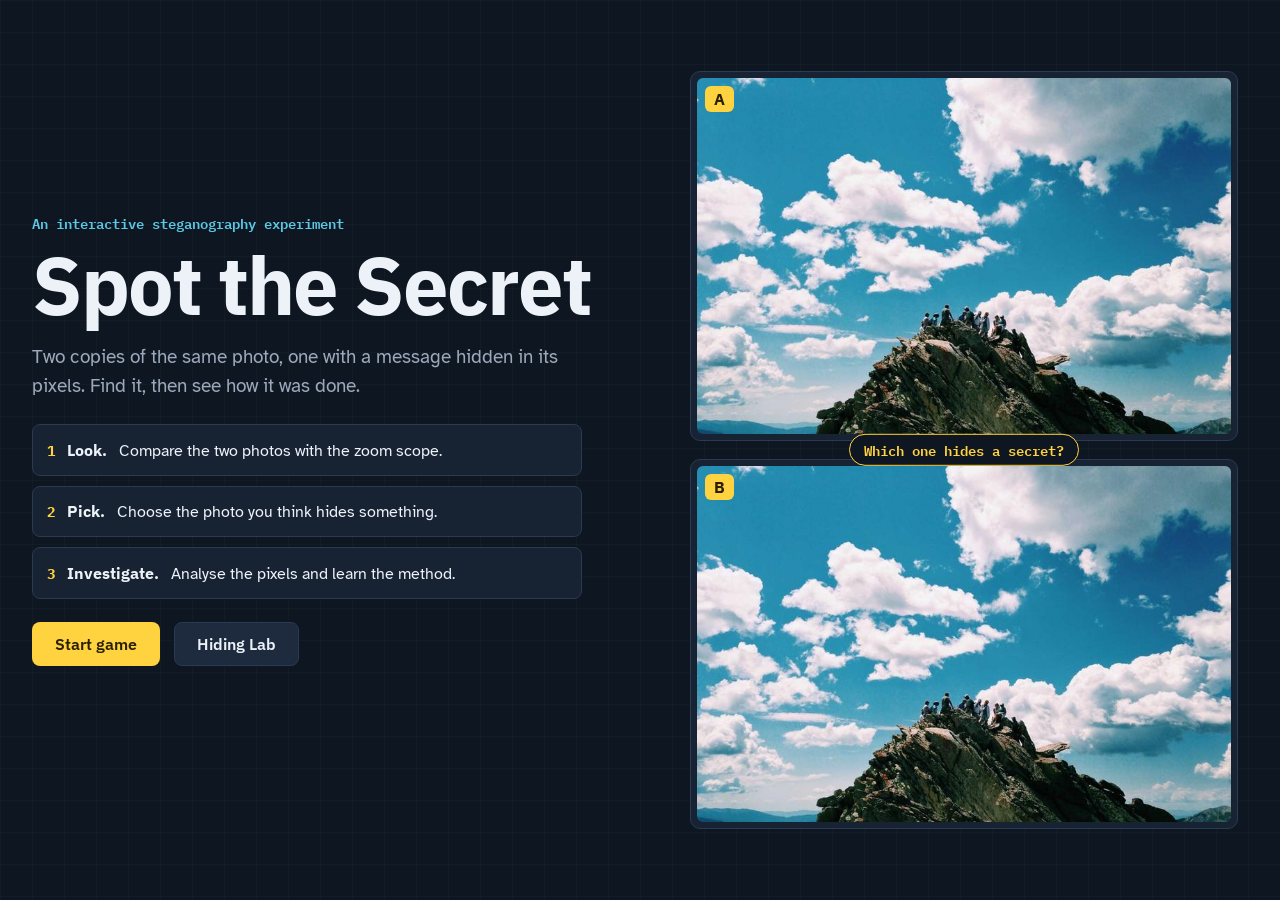
==== index.html @ b083c11a "Add Spot the Secret game" ====
<!doctype html>
<!--
  Spot the Secret: steganography awareness game
  Developed by Thilina Mendis
  Date: October 15, 2026
-->
<html lang="en">
<head>
<meta charset="utf-8">
<meta name="viewport" content="width=device-width, initial-scale=1, viewport-fit=cover">
<meta name="color-scheme" content="dark">
<meta name="author" content="Thilina Mendis">
<title>Spot the Secret</title>
<link rel="icon" href="data:image/svg+xml,<svg xmlns=%22http://www.w3.org/2000/svg%22 viewBox=%220 0 100 100%22><text y=%22.9em%22 font-size=%2290%22>🔍</text></svg>">
<link rel="preconnect" href="https://fonts.googleapis.com">
<link rel="preconnect" href="https://fonts.gstatic.com" crossorigin>
<link href="https://fonts.googleapis.com/css2?family=Atkinson+Hyperlegible:wght@400;700&family=IBM+Plex+Sans:wght@500;600;700&family=IBM+Plex+Mono:wght@500;700&display=swap" rel="stylesheet">
<link rel="stylesheet" href="style.css">
</head>
<body>
<!-- Game HUD: only shown once a game has started -->
<header class="hud" id="hud" hidden>
  <button class="hud-logo" id="homeBtn" type="button" aria-label="Back to the title screen">Spot the Secret</button>
  <ol class="pips" id="pips" aria-label="Level progress"></ol>
  <div class="hud-stats">
    <div class="stat"><span class="stat-k">Score</span><span class="stat-v" id="hudScore">0</span></div>
  </div>
</header>

<main>
  <!-- Title screen -->
  <section id="screenTitle" class="screen">
    <div class="title-wrap">
      <div class="title-text">
        <p class="kicker">An interactive steganography experiment</p>
        <h1 class="logo">Spot the Secret</h1>
        <p class="tagline">Two copies of the same photo, one with a message hidden in its pixels. Find it, then see how it was done.</p>
        <ol class="howto">
          <li><b>Look.</b> Compare the two photos with the zoom scope.</li>
          <li><b>Pick.</b> Choose the photo you think hides something.</li>
          <li><b>Investigate.</b> Analyse the pixels and learn the method.</li>
        </ol>
        <div class="actions">
          <button class="btn btn-go" id="startBtn" type="button">Start game</button>
          <button class="btn btn-ghost" id="labBtn" type="button">Hiding Lab</button>
        </div>
        <p class="status" id="loadStatus" role="status"></p>
      </div>
      <div class="title-art" aria-hidden="true">
        <div class="art-card a"><img src="levels/level_09/cover.jpg" alt=""><span>A</span></div>
        <div class="art-card b"><img src="levels/level_09/stego.jpg" alt=""><span>B</span></div>
        <div class="art-q">Which one hides a secret?</div>
      </div>
    </div>
  </section>

  <!-- Play -->
  <section id="screenPlay" class="screen" hidden>
    <div class="level-bar">
      <div>
        <p class="level-num" id="levelNum"></p>
        <h2 class="level-title" id="levelTitle" tabindex="-1"></h2>
      </div>
      <div class="difficulty" id="difficulty" aria-label="Difficulty"></div>
    </div>
    <p class="prompt" id="prompt">One of these photos hides a secret. Which one?</p>

    <div class="arena" id="arena">
      <figure class="pane" data-side="A">
        <div class="frame">
          <canvas class="photo" width="768" height="512"></canvas>
          <canvas class="loupe" width="320" height="320" aria-hidden="true"></canvas>
          <div class="stamp" aria-hidden="true"></div>
          <span class="corner-tag">A</span>
        </div>
        <button class="pick" data-pick="A" type="button"><span class="pick-key">A</span>Photo A hides the secret</button>
      </figure>
      <figure class="pane" data-side="B">
        <div class="frame">
          <canvas class="photo" width="768" height="512"></canvas>
          <canvas class="loupe" width="320" height="320" aria-hidden="true"></canvas>
          <div class="stamp" aria-hidden="true"></div>
          <span class="corner-tag">B</span>
        </div>
        <button class="pick" data-pick="B" type="button"><span class="pick-key">B</span>Photo B hides the secret</button>
      </figure>
    </div>
    <div class="arena-tools">
      <button class="btn btn-ghost btn-small" id="magnifierBtn" type="button" aria-pressed="true">Scope on</button>
      <span class="hint" id="magHint"></span>
    </div>

    <div id="reveal" hidden>
      <div class="result" id="result" role="status" aria-live="polite">
        <p class="result-head" id="resultHead"></p>
        <p class="result-sub" id="resultSub"></p>
      </div>

      <div class="brief">
        <p class="brief-method" id="method"></p>
        <p class="brief-text" id="explain"></p>
        <p class="brief-simple" id="simple"></p>
        <button class="btn btn-ghost btn-small" id="toLabBtn" type="button">See how it's done, step by step</button>
      </div>

      <div class="tabs" role="tablist" id="tabs"></div>
      <div class="tool" id="tool" role="tabpanel"></div>

      <div class="actions end">
        <button class="btn btn-go" id="nextBtn" type="button">Next level</button>
      </div>
    </div>
  </section>

  <!-- End -->
  <section id="screenEnd" class="screen" hidden>
    <p class="level-num">Game over</p>
    <h2 class="end-title" id="endTitle"></h2>
    <p class="rank" id="endRank"></p>
    <ol class="result-row" id="resultRow"></ol>
    <p class="brief-text" id="endText"></p>
    <p class="brief-text" id="endNote"></p>
    <div class="actions">
      <button class="btn btn-go" id="againBtn" type="button">Play again</button>
      <button class="btn btn-ghost" id="labBtn2" type="button">Hiding Lab</button>
    </div>
  </section>

  <!-- Hiding Lab -->
  <section id="screenLab" class="screen" hidden>
    <div class="lab-head">
      <div>
        <p class="level-num">Hiding Lab</p>
        <h2 class="level-title">How each secret is hidden</h2>
      </div>
      <button class="btn btn-ghost btn-small" id="labBack" type="button">Back</button>
    </div>
    <div class="lab">
      <nav class="lab-nav" id="labNav" aria-label="Hiding methods"></nav>
      <article class="lab-card" id="labCard"></article>
    </div>
  </section>

  <!--
    "Hide your own message" is switched off for now (developer decision).
    The embedding helpers remain in stego.js; restore this section and the
    hider code at the end of game.js to bring it back.

  <section id="screenHider" class="screen" hidden>
    ...
  </section>
  -->
</main>


<script src="stego.js"></script>
<script src="lab.js"></script>
<script src="game.js"></script>
</body>
</html>
---- style.css ----
/*
 * Spot the Secret: steganography awareness game
 * Developed by Thilina Mendis
 * Date: October 15, 2026
 *
 * Look: a dark analysis-lab interface with light game elements. Slate
 * panels, gold for anything to do with the secret, cyan for information.
 */
:root {
  color-scheme: dark;
  --bg: #0E1621;
  --bg2: #131D2B;
  --panel: #172233;
  --panel2: #1E2B3F;
  --line: #2A3A52;
  --ink: #EDF2F8;
  --mute: #9BA9BB;
  --gold: #FFD23F;
  --gold-dk: #C99A00;
  --gold-ink: #2A1F00;
  --cyan: #5CC8E6;
  --good: #4ADE80;
  --good-dk: #1F9E51;
  --bad: #FF5C7A;
  --bad-dk: #C22A49;
  --display: "IBM Plex Sans", "Segoe UI", system-ui, sans-serif;
  --body: "Atkinson Hyperlegible", "Segoe UI", system-ui, sans-serif;
  --mono: "IBM Plex Mono", ui-monospace, Menlo, Consolas, monospace;
  box-sizing: border-box;
  padding-top: env(safe-area-inset-top, 0px);
  padding-bottom: env(safe-area-inset-bottom, 0px);
}
*, *::before, *::after { box-sizing: inherit; }
html { scroll-padding-top: calc(env(safe-area-inset-top, 0px) + 80px); }
body {
  margin: 0; color: var(--ink); background-color: var(--bg);
  background-image:
    linear-gradient(rgba(255,255,255,0.018) 1px, transparent 1px),
    linear-gradient(90deg, rgba(255,255,255,0.018) 1px, transparent 1px);
  background-size: 32px 32px, 32px 32px;
  background-attachment: fixed;
  font: 400 1.0625rem/1.55 var(--body);
  -webkit-font-smoothing: antialiased;
  min-height: 100vh;
}
main { max-width: 1480px; margin: 0 auto; padding: 0 clamp(12px, 2.5vw, 32px); }
.screen:not(#screenTitle) { padding-bottom: 72px; }
[hidden] { display: none !important; }
:focus-visible { outline: 3px solid var(--cyan); outline-offset: 3px; border-radius: 6px; }

/* ---------------------------------------------------------------- HUD */
.hud {
  position: sticky; top: env(safe-area-inset-top, 0px); z-index: 30;
  display: grid; grid-template-columns: auto 1fr auto; align-items: center; gap: 16px;
  padding: 10px clamp(12px, 2.5vw, 32px);
  background: rgba(14, 22, 33, 0.94); backdrop-filter: blur(8px);
  border-bottom: 1px solid var(--line);
}
body::before {
  content: ""; position: fixed; inset: 0 0 auto; height: env(safe-area-inset-top, 0px); z-index: 31;
  background: rgba(14, 22, 33, 0.94); backdrop-filter: blur(8px);
}
.hud-logo {
  font: 700 1.05rem/1 var(--display); color: var(--ink); background: none; border: 0;
  cursor: pointer; padding: 6px 0; white-space: nowrap;
}
.pips { display: flex; justify-content: center; gap: 6px; list-style: none; margin: 0; padding: 0; }
.pips li {
  width: 30px; height: 30px; display: grid; place-items: center; border-radius: 6px;
  font: 700 0.8rem/1 var(--mono); color: var(--mute);
  background: var(--panel); border: 1px solid var(--line);
}
.pips li.current { border-color: var(--gold); color: var(--gold); }
.pips li.hit { background: var(--good); border-color: var(--good); color: #062812; }
.pips li.miss { background: var(--bad); border-color: var(--bad); color: #2B0610; }
.hud-stats { display: flex; gap: 10px; }
.stat {
  display: flex; flex-direction: column; align-items: flex-end; min-width: 92px;
  padding: 5px 12px; background: var(--panel); border: 1px solid var(--line); border-radius: 8px;
}
.stat-k { font: 600 0.72rem/1.1 var(--display); color: var(--mute); }
.stat-v { font: 700 1.2rem/1.1 var(--mono); color: var(--gold); }
@media (max-width: 760px) {
  .hud { grid-template-columns: 1fr auto; }
  .pips { grid-column: 1 / -1; order: 3; flex-wrap: wrap; }
  .pips li { width: 24px; height: 24px; font-size: 0.68rem; }
  .stat { min-width: 64px; padding: 4px 9px; }
}

/* ---------------------------------------------------------------- buttons */
.actions { display: flex; flex-wrap: wrap; gap: 14px; align-items: center; margin: 18px 0; }
.actions.end { justify-content: flex-end; margin-top: 32px; }
.btn {
  display: inline-flex; align-items: center; justify-content: center; gap: 10px;
  font: 600 1rem/1 var(--display); text-decoration: none; cursor: pointer;
  padding: 13px 22px; border-radius: 8px; border: 1px solid transparent;
}
.btn-go { background: var(--gold); color: var(--gold-ink); }
.btn-go:hover { background: #FFDD66; }
.btn-ghost { background: var(--panel2); color: var(--ink); border-color: var(--line); }
.btn-ghost:hover { background: #26354C; }
.btn-small { padding: 9px 14px; font-size: 0.93rem; }
.btn:disabled { opacity: 0.4; cursor: default; }
.status { color: var(--mute); max-width: 64ch; }

/* ---------------------------------------------------------------- title */
/* The title screen is exactly one display tall; sizes scale with height. */
#screenTitle { height: calc(100svh - env(safe-area-inset-top, 0px) - env(safe-area-inset-bottom, 0px)); overflow: hidden; }
.title-wrap {
  height: 100%; display: grid; align-items: center; gap: clamp(24px, 4vw, 64px);
  grid-template-columns: minmax(0, 1.05fr) minmax(0, 1fr); padding: clamp(16px, 4vh, 48px) 0;
}
.kicker { font: 600 clamp(0.8rem, 1.6vh, 0.95rem)/1 var(--mono); color: var(--cyan); margin: 0 0 clamp(8px, 1.6vh, 16px); }
.logo {
  font: 700 clamp(2.4rem, min(6.5vw, 9vh), 5.2rem)/0.98 var(--display); margin: 0 0 clamp(10px, 2vh, 20px);
  color: var(--ink); letter-spacing: -0.025em;
}
.tagline { font-size: clamp(1rem, 2.1vh, 1.2rem); max-width: 46ch; margin: 0 0 clamp(14px, 2.6vh, 26px); color: var(--mute); }
.howto { list-style: none; counter-reset: s; padding: 0; margin: 0; display: grid; gap: clamp(6px, 1.1vh, 10px); max-width: 50ch; }
.howto li {
  counter-increment: s; display: flex; gap: 12px; align-items: baseline;
  padding: clamp(8px, 1.3vh, 12px) 14px; background: var(--panel); border: 1px solid var(--line); border-radius: 8px;
  font-size: clamp(0.92rem, 1.9vh, 1.02rem);
}
.howto li::before { content: counter(s); font: 700 0.9rem/1 var(--mono); color: var(--gold); flex: none; }
.howto b { color: var(--ink); font-family: var(--display); }
.title-text .actions { margin-top: clamp(14px, 2.6vh, 26px); }
.title-art {
  position: relative; display: grid; gap: clamp(10px, 2vh, 18px); justify-items: center;
  height: 100%; align-content: center; min-height: 0;
}
.art-card {
  position: relative; border-radius: 10px; overflow: hidden; border: 1px solid var(--line);
  background: var(--panel); padding: 6px;
  width: min(100%, calc((100svh - 170px) / 2 * 1.5));
}
.art-card img { display: block; width: 100%; border-radius: 6px; }
.art-card span {
  position: absolute; left: 14px; top: 14px; font: 700 1rem/1 var(--display); color: var(--gold-ink);
  background: var(--gold); border-radius: 6px; padding: 5px 9px;
}
.art-q {
  position: absolute; left: 50%; top: 50%; transform: translate(-50%, -50%);
  font: 600 0.9rem/1 var(--mono); color: var(--gold); background: var(--bg); border: 1px solid var(--gold);
  border-radius: 999px; padding: 8px 14px; white-space: nowrap;
}
@media (max-width: 900px) {
  #screenTitle { height: auto; min-height: 100svh; overflow: visible; }
  .title-wrap { grid-template-columns: 1fr; }
  .title-art { display: none; }
}

/* ---------------------------------------------------------------- level */
.level-bar { display: flex; justify-content: space-between; align-items: flex-end; gap: 16px; padding: 24px 0 6px; flex-wrap: wrap; }
.level-num { font: 700 0.95rem/1 var(--mono); color: var(--cyan); margin: 0 0 8px; }
.level-title { font: 700 clamp(1.6rem, 3vw, 2.2rem)/1.1 var(--display); letter-spacing: -0.015em; margin: 0; color: var(--ink); outline: none; }
.prompt { margin: 6px 0 14px; font-size: 1.12rem; color: var(--mute); min-height: 1.2em; }
.difficulty { display: flex; gap: 5px; align-items: flex-end; }
.difficulty::before { content: "Difficulty"; font: 600 0.8rem/1 var(--mono); color: var(--mute); margin-right: 8px; align-self: center; }
.difficulty span { width: 10px; height: 22px; border-radius: 2px; background: var(--panel2); border: 1px solid var(--line); }
.difficulty span:nth-child(1) { height: 12px; } .difficulty span:nth-child(2) { height: 15px; }
.difficulty span:nth-child(3) { height: 18px; } .difficulty span:nth-child(4) { height: 21px; }
.difficulty span:nth-child(5) { height: 24px; }
.difficulty span.on { background: var(--cyan); border-color: var(--cyan); }

/* ---------------------------------------------------------------- arena */
.arena { display: grid; grid-template-columns: 1fr 1fr; gap: clamp(10px, 1.6vw, 22px); }
@media (max-width: 760px) { .arena { grid-template-columns: 1fr; } }
.pane { margin: 0; display: flex; flex-direction: column; gap: 12px; }
.frame {
  position: relative; border-radius: 10px; padding: 6px;
  background: var(--panel); border: 1px solid var(--line);
  transition: border-color 0.15s, box-shadow 0.15s;
}
.pane:has(.pick:hover) .frame, .pane:has(.pick:focus-visible) .frame {
  border-color: var(--gold);
}
.photo { display: block; width: 100%; height: auto; border-radius: 7px; background: #000; }
.arena.magnify .pane .photo { cursor: crosshair; touch-action: none; }
.corner-tag {
  position: absolute; left: 16px; top: 16px; font: 700 1.1rem/1 var(--display); color: var(--gold-ink);
  background: var(--gold); border-radius: 6px; padding: 5px 10px; pointer-events: none;
}
.loupe {
  position: absolute; left: 0; top: 0; width: 180px; height: 180px; pointer-events: none; z-index: 3;
  border-radius: 50%; border: 4px solid var(--gold); box-shadow: 0 8px 28px rgba(0,0,0,0.6);
  image-rendering: pixelated; opacity: 0; transition: opacity 0.1s;
}
.loupe.on { opacity: 1; }
.pick {
  position: relative; width: 100%; cursor: pointer;
  display: flex; align-items: center; justify-content: center; gap: 14px;
  font: 600 clamp(1.05rem, 1.7vw, 1.25rem)/1 var(--display); color: var(--gold-ink);
  padding: 16px 20px; border: 0; border-radius: 10px; background: var(--gold);
  transition: box-shadow 0.15s, background 0.15s;
}
.pick:hover:not(:disabled) { background: #FFDD66; box-shadow: 0 0 0 4px rgba(255, 210, 63, 0.25); }
.pick:disabled { opacity: 0.45; cursor: default; }
.pick-key {
  font: 700 1rem/1 var(--mono); padding: 5px 9px; border-radius: 6px;
  background: var(--gold-ink); color: var(--gold);
}
.arena-tools { display: flex; align-items: center; gap: 14px; flex-wrap: wrap; padding: 18px 0 0; }
.hint { color: var(--mute); font-size: 0.95rem; }

.stamp {
  position: absolute; right: 18px; top: 18px; z-index: 2; pointer-events: none;
  font: 600 1rem/1 var(--display); padding: 8px 12px; border-radius: 6px; border: 1px solid;
  opacity: 0;
}
.stamp:empty { display: none; }
.pane.is-secret .stamp { opacity: 1; color: var(--gold); border-color: var(--gold); background: rgba(14,22,33,0.88); }
.pane.is-original .stamp { opacity: 1; color: var(--mute); border-color: var(--mute); background: rgba(14,22,33,0.88); }
.pane.is-secret .frame { border-color: var(--gold); }
.pane.is-original .frame { opacity: 0.85; }

/* ---------------------------------------------------------------- reveal */
#reveal { padding-top: 26px; }
.result { padding: 16px 20px; border-radius: 10px; border: 1px solid; border-left-width: 5px; margin-bottom: 16px; }
.result.ok { background: rgba(74, 222, 128, 0.07); border-color: var(--good); }
.result.no { background: rgba(255, 92, 122, 0.07); border-color: var(--bad); }
.result-head { font: 700 clamp(1.3rem, 2.4vw, 1.7rem)/1.15 var(--display); margin: 0 0 6px; }
.result.ok .result-head { color: var(--good); }
.result.no .result-head { color: var(--bad); }
.result-sub { margin: 0; }
@media (prefers-reduced-motion: no-preference) {
  .result { animation: fade 0.25s ease-out; }
  @keyframes fade { from { opacity: 0; transform: translateY(6px); } }
}
.brief {
  background: var(--panel); border: 1px solid var(--line); border-radius: 10px;
  padding: 18px 22px; margin-bottom: 22px;
}
.brief-method { font: 700 1.1rem/1.3 var(--display); color: var(--cyan); margin: 0 0 8px; }
.brief-text { max-width: 74ch; margin: 0 0 10px; font-size: 1.08rem; }
.brief-simple {
  max-width: 74ch; margin: 0 0 16px; font-size: 1.08rem; padding: 10px 14px;
  border-left: 4px solid var(--gold); background: rgba(255,210,63,0.08); border-radius: 0 8px 8px 0;
}
.tabs { display: flex; flex-wrap: wrap; gap: 6px; }
.tab {
  font: 600 0.98rem/1 var(--display); color: var(--mute); cursor: pointer;
  background: var(--panel); border: 1px solid var(--line); border-bottom: 0;
  border-radius: 8px 8px 0 0; padding: 12px 16px;
}
.tab:hover { color: var(--ink); }
.tab[aria-selected="true"] { color: var(--gold-ink); background: var(--gold); border-color: var(--gold); }
.tool {
  background: var(--panel); border: 1px solid var(--line); border-radius: 0 10px 10px 10px;
  padding: clamp(14px, 2.4vw, 26px);
}
.tool-split { display: grid; grid-template-columns: minmax(0, 1.2fr) minmax(320px, 1fr); gap: clamp(16px, 2.4vw, 32px); align-items: start; }
@media (max-width: 1000px) { .tool-split { grid-template-columns: 1fr; } }
.tool-view { position: sticky; top: 76px; min-width: 0; }
.tool-view .photo.flat { width: auto; max-width: 100%; max-height: min(58vh, 520px); height: auto; margin: 0; }
.tool-side { min-width: 0; }
.tool-side > .controls:first-child { margin-top: 0; }
.plane-pair { display: grid; grid-template-columns: 1fr 1fr; gap: 12px; }
.plane-pair .photo.flat { width: 100%; max-height: none; }
.photo.clickable { cursor: pointer; }
.controls { display: flex; align-items: center; gap: 14px; flex-wrap: wrap; margin: 8px 0; }
.controls label { font: 700 1rem/1 var(--display); min-width: 6em; }
.controls input[type=range] { flex: 1 1 220px; max-width: 460px; accent-color: var(--gold); }
.readout-inline { font: 700 1.05rem/1 var(--mono); color: var(--gold); min-width: 4ch; }
.tool-note { max-width: 74ch; margin: 8px 0; }
.tool-stat { color: var(--mute); font-size: 0.95rem; margin: 8px 0 0; max-width: 74ch; }
.seg { display: inline-flex; border: 1px solid var(--line); border-radius: 10px; overflow: hidden; background: var(--bg2); }
.seg button { font: 700 0.95rem/1 var(--display); padding: 10px 16px; border: 0; background: none; color: var(--mute); cursor: pointer; }
.seg button[aria-checked="true"] { background: var(--cyan); color: #04212B; }

.grid-pair { display: grid; grid-template-columns: 1fr 1fr; gap: 20px; margin-top: 8px; }
@media (max-width: 680px) { .grid-pair { grid-template-columns: 1fr; } }
.grid-label { font: 700 1rem/1.2 var(--display); margin: 0 0 8px; }
.inspect { display: grid; grid-template-columns: 1fr 1fr; gap: 16px; margin: 10px 0; }
.inspect-col { display: flex; flex-direction: column; gap: 10px; align-items: flex-start; }
.inset {
  width: 100%; max-width: 168px; height: auto; aspect-ratio: 1; border-radius: 8px; border: 3px solid var(--line);
  image-rendering: pixelated; background: #000;
}
.grid { display: grid; grid-template-columns: repeat(7, 1fr); gap: 2px; width: 100%; max-width: 260px; font: 500 0.78rem/1 var(--mono); }
.cell {
  display: grid; place-items: center; aspect-ratio: 1; border-radius: 5px;
  background: var(--bg2); color: var(--ink); border: 1px solid var(--line);
}
.cell.changed { background: var(--gold); color: var(--gold-ink); font-weight: 700; border-color: var(--gold); }
.cell.was { box-shadow: inset 0 0 0 2px var(--gold); }
.grid.dct { grid-template-columns: repeat(8, 1fr); max-width: 340px; font-size: 0.8rem; margin-bottom: 6px; }
.grid.dct .cell.dc { box-shadow: inset 0 0 0 2px var(--cyan); }

.readout {
  font: 500 1rem/1.5 var(--mono); white-space: pre-wrap; word-break: break-word;
  background: #0C0A1E; color: var(--good); padding: 16px 18px; border-radius: 10px;
  border: 1px solid var(--line); min-height: 3.2em; max-width: 76ch; margin: 12px 0;
}
.readout:empty { display: none; }
.key-input {
  font: 700 1rem/1 var(--mono); padding: 12px; width: 10em; color: var(--ink);
  background: var(--bg2); border: 1px solid var(--line); border-radius: 8px;
}
.legend { display: flex; flex-wrap: wrap; align-items: center; gap: 8px 14px; font-size: 0.95rem; color: var(--mute); }
.sw { width: 18px; height: 18px; border-radius: 4px; display: inline-block; }
.sw.blue { background: #3B4CC0; }
.sw.red { background: #B40426; }

/* ---------------------------------------------------------------- end */
.end-title { font: 700 clamp(2.4rem, 5.5vw, 4rem)/1 var(--display); color: var(--gold); margin: 6px 0 10px; letter-spacing: -0.02em; }
.rank { font-size: 1.2rem; margin: 0 0 24px; }
.result-row { list-style: none; padding: 0; margin: 0 0 26px; display: grid; grid-template-columns: repeat(5, 1fr); gap: 10px; }
@media (max-width: 860px) { .result-row { grid-template-columns: repeat(2, 1fr); } }
.result-row li {
  padding: 12px 14px; border-radius: 10px; display: grid; grid-template-columns: auto 1fr; gap: 2px 10px;
  border: 1px solid; background: var(--panel);
}
.result-row li.hit { border-color: var(--good); }
.result-row li.miss { border-color: var(--bad); }
.rn { font: 700 1rem/1.3 var(--mono); color: var(--mute); grid-row: span 2; }
.rt { font: 700 1rem/1.25 var(--display); }
.rs { font-size: 0.9rem; }
.hit .rs { color: var(--good); } .miss .rs { color: var(--bad); }

/* ---------------------------------------------------------------- lab */
.lab-head { display: flex; justify-content: space-between; align-items: flex-end; gap: 16px; padding: 28px 0 18px; flex-wrap: wrap; }
.lab { display: grid; grid-template-columns: 300px minmax(0, 1fr); gap: 22px; align-items: start; }
@media (max-width: 900px) { .lab { grid-template-columns: 1fr; } }
.lab-nav { display: grid; gap: 8px; }
@media (max-width: 900px) { .lab-nav { grid-template-columns: repeat(2, 1fr); } }
.lab-item {
  display: flex; gap: 12px; align-items: center; text-align: left; cursor: pointer;
  padding: 10px 12px; border-radius: 10px; color: var(--ink);
  background: var(--panel); border: 1px solid var(--line); font: inherit;
}
.lab-item:hover { border-color: var(--mute); }
.lab-item[aria-current="true"] { border-color: var(--gold); background: var(--panel2); }
.lab-n {
  flex: none; width: 32px; height: 32px; display: grid; place-items: center; border-radius: 7px;
  font: 700 0.9rem/1 var(--mono); background: var(--bg2); color: var(--gold);
}
.lab-item[aria-current="true"] .lab-n { background: var(--gold); color: var(--gold-ink); }
.lab-t { display: flex; flex-direction: column; line-height: 1.25; }
.lab-t b { font-family: var(--display); }
.lab-t span { font-size: 0.85rem; color: var(--mute); }
.lab-card { background: var(--panel); border: 1px solid var(--line); border-radius: 14px; padding: clamp(18px, 3vw, 32px); }
.lab-kicker { font: 700 0.95rem/1 var(--mono); color: var(--cyan); margin: 0 0 14px; }
.lab-dots { display: flex; gap: 6px; margin-bottom: 18px; }
.lab-dots span { width: 34px; height: 8px; border-radius: 4px; background: var(--line); }
.lab-dots span.done { background: var(--good); }
.lab-dots span.on { background: var(--gold); }
.lab-step-title { font: 700 clamp(1.4rem, 2.8vw, 2rem)/1.15 var(--display); margin: 0 0 10px; }
.lab-step-text { font-size: 1.12rem; max-width: 66ch; margin: 0 0 20px; }
.lab-visual { background: var(--bg2); border: 1px solid var(--line); border-radius: 12px; padding: clamp(14px, 2.5vw, 26px); min-height: 160px; display: grid; place-items: center; }
.lab-actions { justify-content: space-between; margin-top: 20px; }
.vis-cap { color: var(--mute); margin: 10px 0 0; text-align: center; }
.vis-bits { display: grid; gap: 10px; justify-items: center; }
.bits-line { display: flex; gap: 14px; align-items: center; flex-wrap: wrap; justify-content: center; }
.bitrow { display: flex; gap: 4px; }
.bit {
  width: 46px; display: flex; flex-direction: column; align-items: center; gap: 4px; padding: 8px 0;
  border-radius: 7px; background: var(--panel); border: 1px solid var(--line);
}
.bit-v { font: 700 1.3rem/1 var(--mono); }
.bit-w { font: 500 0.7rem/1 var(--mono); color: var(--mute); }
.bit.lsb { border-color: var(--gold); background: rgba(255,210,63,0.14); }
.bit.lsb .bit-v { color: var(--gold); }
@media (max-width: 560px) { .bit { width: 34px; } .bit-v { font-size: 1rem; } }
.swatch {
  width: 70px; height: 70px; border-radius: 10px; border: 1px solid var(--line);
  display: grid; place-items: end center; padding-bottom: 4px;
}
.swatch span { font: 700 0.85rem/1 var(--mono); background: rgba(0,0,0,0.65); color: #fff; padding: 3px 6px; border-radius: 5px; }
.vis-change { display: flex; gap: 18px; align-items: center; flex-wrap: wrap; justify-content: center; }
.vis-change .vis-cap { flex-basis: 100%; }
.arrow { font: 700 2rem/1 var(--display); color: var(--gold); }
.vis-msg { display: grid; gap: 8px; }
.msg-row { display: grid; grid-template-columns: 50px 50px auto; gap: 12px; align-items: center; font: 500 1.05rem/1 var(--mono); }
.msg-ch { font: 700 1.3rem/1 var(--display); color: var(--gold); text-align: center; }
.msg-code { color: var(--cyan); text-align: right; }
.msg-bits { letter-spacing: 0.08em; }
.msg-row.header .msg-ch { font-size: 0.9rem; color: var(--mute); }
.msg-row.header .msg-bits { color: var(--mute); font-size: 0.85rem; }
.vis-path { display: grid; justify-items: center; }
.pgrid { display: grid; grid-template-columns: repeat(16, 22px); gap: 3px; }
@media (max-width: 560px) { .pgrid { grid-template-columns: repeat(16, 15px); } }
.pcell { aspect-ratio: 1; border-radius: 3px; background: var(--panel); border: 1px solid var(--line); }
.pcell.on { background: var(--gold); border-color: var(--gold); }
.vis-dct { display: grid; justify-items: center; }
.dgrid { display: grid; grid-template-columns: repeat(8, minmax(40px, 58px)); gap: 3px; font: 600 0.9rem/1 var(--mono); }
@media (max-width: 560px) { .dgrid { grid-template-columns: repeat(8, 1fr); font-size: 0.7rem; width: 100%; } }
.dcell { display: grid; place-items: center; height: 44px; border-radius: 5px; background: var(--panel); border: 1px solid var(--line); }
.dcell.zero { color: var(--mute); opacity: 0.6; }
.dcell.dc { box-shadow: inset 0 0 0 2px var(--cyan); }
.dcell.usable { background: rgba(61,211,245,0.16); border-color: var(--cyan); }
.dcell.changed { background: var(--gold); color: var(--gold-ink); border-color: var(--gold); display: flex; flex-direction: column; justify-content: center; gap: 2px; }
.dnew { font-weight: 700; }
.dold { font-size: 0.62rem; opacity: 0.8; }
.vis-hist { display: flex; gap: 40px; flex-wrap: wrap; justify-content: center; }
.hist-col { display: grid; justify-items: center; }
.hist-bars { display: flex; gap: 8px; align-items: flex-end; height: 160px; padding-bottom: 22px; }
.hbar { position: relative; width: 30px; background: var(--cyan); border-radius: 4px 4px 0 0; }
.hbar.odd { background: var(--gold); }
.hlab { position: absolute; bottom: -22px; left: 0; right: 0; text-align: center; font: 600 0.85rem/1 var(--mono); color: var(--mute); }
.vis-text { font: 700 clamp(1.6rem, 4vw, 2.6rem)/1.15 var(--display); color: var(--gold); text-align: center; }
.vis-img { margin: 0; width: 100%; max-width: 760px; }
.vis-img img { display: block; width: 100%; border-radius: 8px; image-rendering: pixelated; }
.vis-img figcaption { color: var(--mute); text-align: center; margin-top: 8px; }
.vis-compare { display: grid; grid-template-columns: 1fr 1fr; gap: 16px; width: 100%; }
@media (max-width: 680px) { .vis-compare { grid-template-columns: 1fr; } }
.vis-wavelet { display: grid; justify-items: center; }
.wcanvas { width: 100%; max-width: 640px; border-radius: 8px; }

@media (prefers-reduced-motion: reduce) { * { animation: none !important; transition: none !important; } }
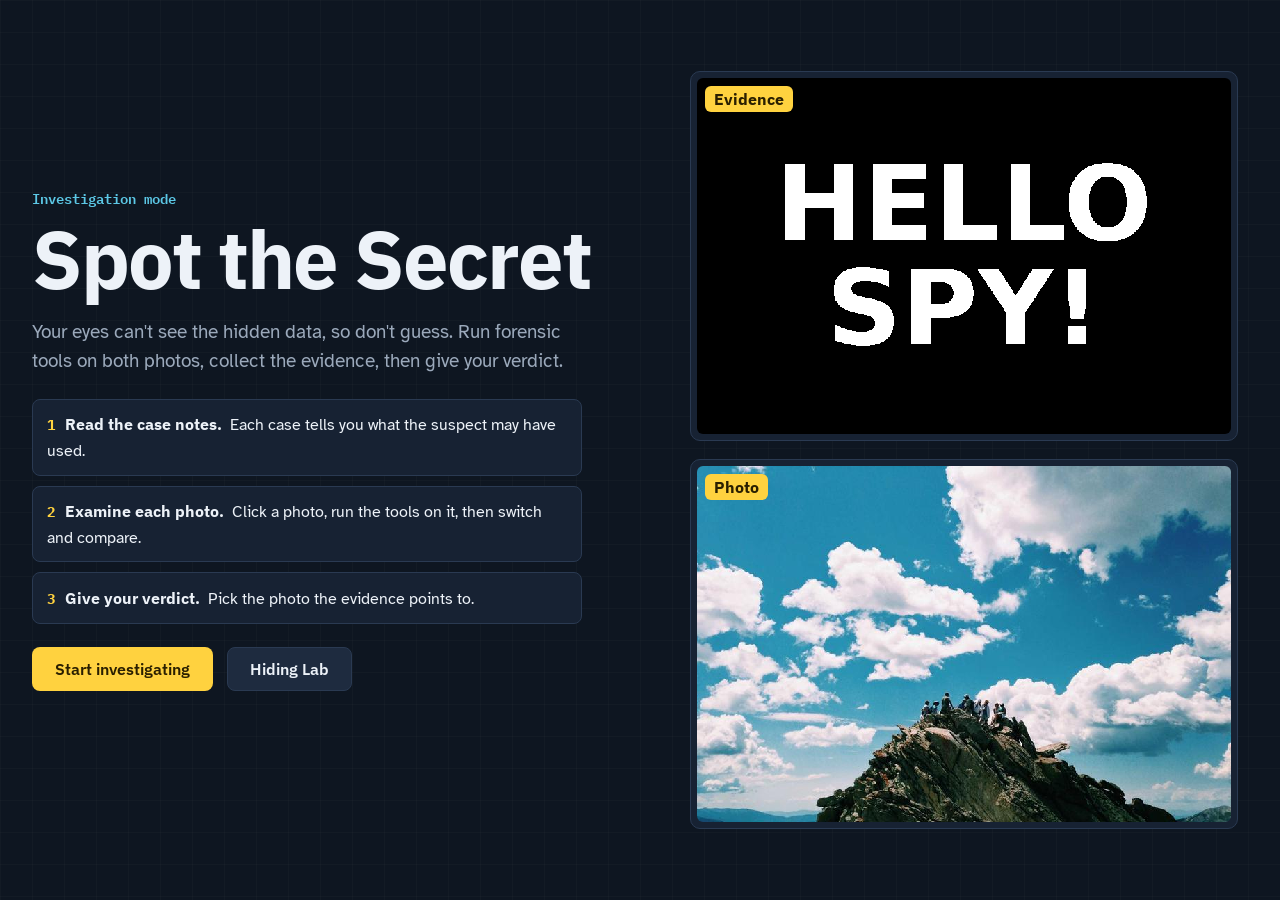
==== commit 97b38155: "Added the investigation mode as a game" ====
--- a/index.html
+++ b/index.html
@@ -1,8 +1,11 @@
 <!doctype html>
 <!--
-  Spot the Secret: steganography awareness game
+  Spot the Secret: steganography investigation game
   Developed by Thilina Mendis
-  Date: October 15, 2026
+  Date: October 16, 2026
+
+  Students get forensic tools that work on both photos the same
+  way, gather evidence, and only then give their verdict.
 -->
 <html lang="en">
 <head>
@@ -11,50 +14,49 @@
 <meta name="color-scheme" content="dark">
 <meta name="author" content="Thilina Mendis">
 <title>Spot the Secret</title>
-<link rel="icon" href="data:image/svg+xml,<svg xmlns=%22http://www.w3.org/2000/svg%22 viewBox=%220 0 100 100%22><text y=%22.9em%22 font-size=%2290%22>🔍</text></svg>">
+<link rel="icon" href="data:image/svg+xml,<svg xmlns=%22http://www.w3.org/2000/svg%22 viewBox=%220 0 100 100%22><text y=%22.9em%22 font-size=%2290%22>🔬</text></svg>">
 <link rel="preconnect" href="https://fonts.googleapis.com">
 <link rel="preconnect" href="https://fonts.gstatic.com" crossorigin>
 <link href="https://fonts.googleapis.com/css2?family=Atkinson+Hyperlegible:wght@400;700&family=IBM+Plex+Sans:wght@500;600;700&family=IBM+Plex+Mono:wght@500;700&display=swap" rel="stylesheet">
 <link rel="stylesheet" href="style.css">
+<link rel="stylesheet" href="investigate.css">
 </head>
 <body>
-<!-- Game HUD: only shown once a game has started -->
 <header class="hud" id="hud" hidden>
-  <button class="hud-logo" id="homeBtn" type="button" aria-label="Back to the title screen">Spot the Secret</button>
-  <ol class="pips" id="pips" aria-label="Level progress"></ol>
+  <button class="hud-logo" id="homeBtn" type="button" aria-label="Back to the title screen">Spot the Secret <span class="hud-mode">Investigation</span></button>
+  <ol class="pips" id="pips" aria-label="Case progress"></ol>
   <div class="hud-stats">
     <div class="stat"><span class="stat-k">Score</span><span class="stat-v" id="hudScore">0</span></div>
   </div>
 </header>
 
 <main>
-  <!-- Title screen -->
+  <!-- Title -->
   <section id="screenTitle" class="screen">
     <div class="title-wrap">
       <div class="title-text">
-        <p class="kicker">An interactive steganography experiment</p>
+        <p class="kicker">Investigation mode</p>
         <h1 class="logo">Spot the Secret</h1>
-        <p class="tagline">Two copies of the same photo, one with a message hidden in its pixels. Find it, then see how it was done.</p>
+        <p class="tagline">Your eyes can't see the hidden data, so don't guess. Run forensic tools on both photos, collect the evidence, then give your verdict.</p>
         <ol class="howto">
-          <li><b>Look.</b> Compare the two photos with the zoom scope.</li>
-          <li><b>Pick.</b> Choose the photo you think hides something.</li>
-          <li><b>Investigate.</b> Analyse the pixels and learn the method.</li>
+          <li><b>Read the case notes.</b> Each case tells you what the suspect may have used.</li>
+          <li><b>Examine each photo.</b> Click a photo, run the tools on it, then switch and compare.</li>
+          <li><b>Give your verdict.</b> Pick the photo the evidence points to.</li>
         </ol>
         <div class="actions">
-          <button class="btn btn-go" id="startBtn" type="button">Start game</button>
-          <button class="btn btn-ghost" id="labBtn" type="button">Hiding Lab</button>
+          <button class="btn btn-go" id="startBtn" type="button">Start investigating</button>
+          <a class="btn btn-ghost" href="lab.html?lab=1">Hiding Lab</a>
         </div>
         <p class="status" id="loadStatus" role="status"></p>
       </div>
       <div class="title-art" aria-hidden="true">
-        <div class="art-card a"><img src="levels/level_09/cover.jpg" alt=""><span>A</span></div>
-        <div class="art-card b"><img src="levels/level_09/stego.jpg" alt=""><span>B</span></div>
-        <div class="art-q">Which one hides a secret?</div>
+        <div class="art-card"><img src="levels/level_02/lsb_stego.png" alt=""><span>Evidence</span></div>
+        <div class="art-card"><img src="levels/level_09/cover.jpg" alt=""><span>Photo</span></div>
       </div>
     </div>
   </section>
 
-  <!-- Play -->
+  <!-- Case -->
   <section id="screenPlay" class="screen" hidden>
     <div class="level-bar">
       <div>
@@ -63,31 +65,51 @@
       </div>
       <div class="difficulty" id="difficulty" aria-label="Difficulty"></div>
     </div>
-    <p class="prompt" id="prompt">One of these photos hides a secret. Which one?</p>
 
-    <div class="arena" id="arena">
-      <figure class="pane" data-side="A">
-        <div class="frame">
-          <canvas class="photo" width="768" height="512"></canvas>
-          <canvas class="loupe" width="320" height="320" aria-hidden="true"></canvas>
-          <div class="stamp" aria-hidden="true"></div>
-          <span class="corner-tag">A</span>
+    <div class="bench">
+      <div class="bench-left">
+        <div class="picker" role="group" aria-label="Choose the photo to examine">
+          <button class="pp" data-side="A" type="button" aria-pressed="true">
+            <canvas class="pp-img" width="768" height="512"></canvas>
+            <span class="pp-label"><span class="pp-tag">A</span> Photo A</span>
+            <span class="pp-state">Examining</span>
+            <span class="stamp" aria-hidden="true"></span>
+          </button>
+          <button class="pp" data-side="B" type="button" aria-pressed="false">
+            <canvas class="pp-img" width="768" height="512"></canvas>
+            <span class="pp-label"><span class="pp-tag">B</span> Photo B</span>
+            <span class="pp-state">Examining</span>
+            <span class="stamp" aria-hidden="true"></span>
+          </button>
         </div>
-        <button class="pick" data-pick="A" type="button"><span class="pick-key">A</span>Photo A hides the secret</button>
-      </figure>
-      <figure class="pane" data-side="B">
-        <div class="frame">
-          <canvas class="photo" width="768" height="512"></canvas>
-          <canvas class="loupe" width="320" height="320" aria-hidden="true"></canvas>
-          <div class="stamp" aria-hidden="true"></div>
-          <span class="corner-tag">B</span>
+        <div class="view-head">
+          <p class="view-title" id="viewTitle"></p>
+          <button class="btn btn-ghost btn-small" id="switchBtn" type="button">Switch photo</button>
         </div>
-        <button class="pick" data-pick="B" type="button"><span class="pick-key">B</span>Photo B hides the secret</button>
-      </figure>
+        <div class="view" id="view"></div>
+        <p class="view-hint">Press <kbd>A</kbd> or <kbd>B</kbd> to switch photos. The tool keeps its settings, so flip back and forth to compare.</p>
+      </div>
+      <div class="bench-right">
+        <div class="case-note" id="caseNote"></div>
+        <p class="panel-h">Forensic toolkit</p>
+        <div class="toolbox" id="toolbox" role="tablist" aria-label="Tools"></div>
+        <div class="panel" id="panel" role="tabpanel"></div>
+        <div class="evidence">
+          <p class="panel-h">Evidence log</p>
+          <table class="ev-table">
+            <thead><tr><th>Tool</th><th>Photo A</th><th>Photo B</th></tr></thead>
+            <tbody id="evBody"><tr class="ev-empty"><td colspan="3">Run a reading tool on each photo and the results appear here.</td></tr></tbody>
+          </table>
+        </div>
+      </div>
     </div>
-    <div class="arena-tools">
-      <button class="btn btn-ghost btn-small" id="magnifierBtn" type="button" aria-pressed="true">Scope on</button>
-      <span class="hint" id="magHint"></span>
+
+    <div class="verdict-bar" id="verdictBar">
+      <p class="verdict-q">Your verdict: which photo hides the secret?</p>
+      <div class="verdict-btns">
+        <button class="pick" data-pick="A" type="button"><span class="pick-key">A</span>Photo A</button>
+        <button class="pick" data-pick="B" type="button"><span class="pick-key">B</span>Photo B</button>
+      </div>
     </div>
 
     <div id="reveal" hidden>
@@ -95,66 +117,34 @@
         <p class="result-head" id="resultHead"></p>
         <p class="result-sub" id="resultSub"></p>
       </div>
-
       <div class="brief">
         <p class="brief-method" id="method"></p>
+        <p class="brief-text" id="evidence"></p>
         <p class="brief-text" id="explain"></p>
         <p class="brief-simple" id="simple"></p>
-        <button class="btn btn-ghost btn-small" id="toLabBtn" type="button">See how it's done, step by step</button>
+        <a class="btn btn-ghost btn-small" id="toLab" href="lab.html?lab=1">See how it's done, step by step</a>
       </div>
-
-      <div class="tabs" role="tablist" id="tabs"></div>
-      <div class="tool" id="tool" role="tabpanel"></div>
-
       <div class="actions end">
-        <button class="btn btn-go" id="nextBtn" type="button">Next level</button>
+        <button class="btn btn-go" id="nextBtn" type="button">Next case</button>
       </div>
     </div>
   </section>
 
   <!-- End -->
   <section id="screenEnd" class="screen" hidden>
-    <p class="level-num">Game over</p>
+    <p class="level-num">Investigation complete</p>
     <h2 class="end-title" id="endTitle"></h2>
     <p class="rank" id="endRank"></p>
     <ol class="result-row" id="resultRow"></ol>
     <p class="brief-text" id="endText"></p>
-    <p class="brief-text" id="endNote"></p>
     <div class="actions">
-      <button class="btn btn-go" id="againBtn" type="button">Play again</button>
-      <button class="btn btn-ghost" id="labBtn2" type="button">Hiding Lab</button>
+      <button class="btn btn-go" id="againBtn" type="button">Investigate again</button>
+      <a class="btn btn-ghost" href="lab.html">Hiding Lab</a>
     </div>
   </section>
-
-  <!-- Hiding Lab -->
-  <section id="screenLab" class="screen" hidden>
-    <div class="lab-head">
-      <div>
-        <p class="level-num">Hiding Lab</p>
-        <h2 class="level-title">How each secret is hidden</h2>
-      </div>
-      <button class="btn btn-ghost btn-small" id="labBack" type="button">Back</button>
-    </div>
-    <div class="lab">
-      <nav class="lab-nav" id="labNav" aria-label="Hiding methods"></nav>
-      <article class="lab-card" id="labCard"></article>
-    </div>
-  </section>
-
-  <!--
-    "Hide your own message" is switched off for now (developer decision).
-    The embedding helpers remain in stego.js; restore this section and the
-    hider code at the end of game.js to bring it back.
-
-  <section id="screenHider" class="screen" hidden>
-    ...
-  </section>
-  -->
 </main>
 
-
 <script src="stego.js"></script>
-<script src="lab.js"></script>
-<script src="game.js"></script>
+<script src="investigate.js"></script>
 </body>
 </html>
--- a/investigate.css
+++ b/investigate.css
@@ -0,0 +1,129 @@
+/*
+ * Spot the Secret: Investigation mode styles (on top of style.css)
+ * Developed by Thilina Mendis
+ * Date: October 16, 2026
+ */
+.hud-mode { font: 600 0.75rem/1 var(--mono); color: var(--cyan); margin-left: 8px; vertical-align: middle; }
+.title-art .art-card { width: min(100%, calc((100svh - 170px) / 2 * 1.5)); }
+.title-art .art-card img { image-rendering: pixelated; }
+
+.case-note {
+  display: grid; gap: 4px; margin: 0 0 16px; padding: 12px 16px;
+  background: var(--panel); border: 1px solid var(--line); border-left: 4px solid var(--cyan); border-radius: 8px;
+}
+.case-note b { font: 600 0.8rem/1.2 var(--mono); color: var(--cyan); }
+.case-note p { margin: 0; }
+
+/* ---------------------------------------------------------------- workbench */
+.bench { display: grid; grid-template-columns: minmax(0, 1.45fr) minmax(340px, 1fr); gap: clamp(16px, 2.2vw, 28px); align-items: start; }
+@media (max-width: 1000px) { .bench { grid-template-columns: 1fr; } }
+.bench-left { position: sticky; top: 72px; min-width: 0; }
+@media (max-width: 1000px) { .bench-left { position: static; } }
+
+.picker { display: grid; grid-template-columns: 1fr 1fr; gap: 12px; }
+.pp {
+  position: relative; display: grid; grid-template-columns: 150px 1fr; grid-template-rows: auto auto; gap: 2px 12px;
+  align-items: center; text-align: left; cursor: pointer; padding: 8px; color: var(--ink);
+  background: var(--panel); border: 2px solid var(--line); border-radius: 10px; font: inherit;
+}
+.pp:hover { border-color: var(--mute); }
+.pp[aria-pressed="true"] { border-color: var(--gold); background: var(--panel2); }
+.pp-img { grid-row: span 2; width: 150px; height: auto; border-radius: 5px; display: block; }
+.pp-label { font: 700 1.05rem/1.2 var(--display); display: flex; align-items: center; gap: 8px; }
+.pp-tag { font: 700 0.85rem/1 var(--display); color: var(--gold-ink); background: var(--gold); border-radius: 5px; padding: 4px 7px; }
+.pp-state { font: 600 0.78rem/1 var(--mono); color: var(--gold); visibility: hidden; }
+.pp[aria-pressed="true"] .pp-state { visibility: visible; }
+.pp .stamp { top: 8px; right: 8px; font-size: 0.8rem; padding: 5px 8px; }
+.pp.is-secret { border-color: var(--gold); }
+.pp.is-secret .stamp { opacity: 1; color: var(--gold); border-color: var(--gold); background: rgba(14,22,33,0.9); }
+.pp.is-original .stamp { opacity: 1; color: var(--mute); border-color: var(--mute); background: rgba(14,22,33,0.9); }
+
+.view-head { display: flex; justify-content: space-between; align-items: center; gap: 12px; margin: 14px 0 8px; flex-wrap: wrap; }
+.view-title { margin: 0; font-size: 1.02rem; color: var(--mute); }
+.view-title b { color: var(--gold); font-family: var(--display); }
+.view { background: #000; border: 1px solid var(--line); border-radius: 10px; padding: 6px; display: grid; place-items: center; min-height: 200px; }
+.view-canvas { display: block; width: auto; max-width: 100%; height: auto; max-height: max(260px, calc(100vh - 470px)); min-height: 0; border-radius: 6px; }
+.view-canvas.clickable { cursor: pointer; }
+.view-canvas.zoomable { cursor: none; }
+.view-hint { color: var(--mute); font-size: 0.9rem; margin: 8px 0 0; }
+kbd { font: 700 0.8rem/1 var(--mono); padding: 3px 6px; border-radius: 4px; background: var(--panel2); border: 1px solid var(--line); color: var(--ink); }
+
+.panel-h { font: 700 1.05rem/1.2 var(--display); margin: 0 0 10px; }
+.toolbox { display: flex; flex-wrap: wrap; gap: 6px; margin-bottom: 12px; }
+.tool-btn {
+  font: 600 0.92rem/1 var(--display); color: var(--mute); cursor: pointer;
+  background: var(--panel); border: 1px solid var(--line); border-radius: 999px; padding: 9px 13px;
+}
+.tool-btn:hover { color: var(--ink); border-color: var(--mute); }
+.tool-btn[aria-selected="true"] { background: var(--gold); border-color: var(--gold); color: var(--gold-ink); }
+.panel { background: var(--panel); border: 1px solid var(--line); border-radius: 10px; padding: 16px 18px; }
+.panel-sub { margin: 0 0 8px; color: var(--mute); }
+.panel-sub b { color: var(--ink); font-family: var(--display); }
+.panel .actions { margin: 12px 0; }
+
+.evidence { margin-top: 18px; }
+.ev-table { width: 100%; border-collapse: collapse; font-size: 0.92rem; background: var(--panel); border: 1px solid var(--line); border-radius: 10px; overflow: hidden; }
+.ev-table th, .ev-table td { text-align: left; padding: 9px 12px; border-bottom: 1px solid var(--line); vertical-align: top; }
+.ev-table thead th { font: 600 0.8rem/1.2 var(--mono); color: var(--mute); background: var(--bg2); }
+.ev-table tbody th { font-family: var(--display); font-weight: 600; }
+.ev-table tr:last-child th, .ev-table tr:last-child td { border-bottom: 0; }
+.ev-todo { color: var(--mute); font-style: italic; }
+.ev-empty td { color: var(--mute); }
+
+.side-tag.on { box-shadow: 0 0 0 2px var(--ink); }
+.meter-fill.on { background: var(--gold); }
+.grid-trio { display: grid; grid-template-columns: repeat(2, minmax(0, 1fr)); gap: 12px; margin: 10px 0; }
+.grid-trio .grid { max-width: none; font-size: 0.74rem; }
+.grid-col .grid-label { font-size: 0.9rem; }
+.grid-col.on .grid-label { color: var(--gold); }
+.cell.delta { background: rgba(92,200,230,0.18); color: var(--cyan); border-color: var(--cyan); font-weight: 700; }
+.cell.zero { color: var(--mute); opacity: 0.6; }
+@media (max-width: 520px) { .grid-trio { grid-template-columns: 1fr; } .picker { grid-template-columns: 1fr; } }
+
+.verdict-bar {
+  position: sticky; bottom: 0; z-index: 20; margin-top: 24px; padding: 14px 18px;
+  display: flex; align-items: center; justify-content: space-between; gap: 16px; flex-wrap: wrap;
+  background: rgba(14, 22, 33, 0.96); backdrop-filter: blur(6px);
+  border: 1px solid var(--gold); border-radius: 12px;
+}
+.verdict-q { margin: 0; font: 700 1.1rem/1.3 var(--display); }
+.verdict-btns { display: flex; gap: 12px; flex: 1 1 360px; max-width: 560px; }
+.verdict-btns .pick { padding: 13px 18px; }
+.howto li { display: block; }
+.howto li::before { margin-right: 10px; }
+.howto b { margin-right: 4px; }
+
+/* shared readouts */
+.side-tag {
+  display: inline-block; font: 700 0.85rem/1 var(--display); color: var(--gold-ink); background: var(--gold);
+  border-radius: 5px; padding: 4px 7px;
+}
+.meter { display: grid; gap: 10px; margin: 12px 0; }
+.meter-row { display: grid; grid-template-columns: 30px 1fr auto; gap: 10px; align-items: center; }
+.meter-track { height: 16px; background: var(--bg2); border: 1px solid var(--line); border-radius: 4px; overflow: hidden; }
+.meter-fill { height: 100%; background: var(--cyan); }
+.meter-v { font: 700 0.92rem/1 var(--mono); min-width: 8ch; text-align: right; }
+.finding { margin: 12px 0 0; padding: 10px 14px; border-radius: 8px; background: var(--bg2); border: 1px solid var(--line); font-weight: 700; }
+.finding.strong { border-color: var(--gold); color: var(--gold); }
+.finding.weak { color: var(--ink); }
+.finding.none { color: var(--mute); }
+.readout.small { font-size: 0.9rem; min-height: 0; margin: 6px 0 0; }
+.readout.dim { color: var(--mute); }
+.cell.differ { box-shadow: inset 0 0 0 2px var(--cyan); }
+
+#screenPlay { padding-bottom: 24px; }
+.level-bar { padding-top: 16px; }
+
+/* stepped slider: a labelled mark under each level */
+.stepped { flex: 1 1 220px; max-width: 460px; display: grid; gap: 2px; }
+.controls .stepped input[type=range] { width: 100%; max-width: none; margin: 0; }
+.ticks { position: relative; height: 1.6em; --thumb: 16px; }
+.tick {
+  position: absolute; top: 0; transform: translateX(-50%);
+  left: calc(var(--thumb) / 2 + (100% - var(--thumb)) * var(--i) / var(--n));
+  font: 700 0.85rem/1 var(--mono); color: var(--mute); background: none; border: 0; padding: 4px 2px; cursor: pointer;
+}
+.tick::before { content: ""; display: block; width: 2px; height: 6px; margin: -4px auto 3px; background: var(--line); }
+.tick:hover { color: var(--ink); }
+.tick.on { color: var(--gold); }
+.tick.on::before { background: var(--gold); }
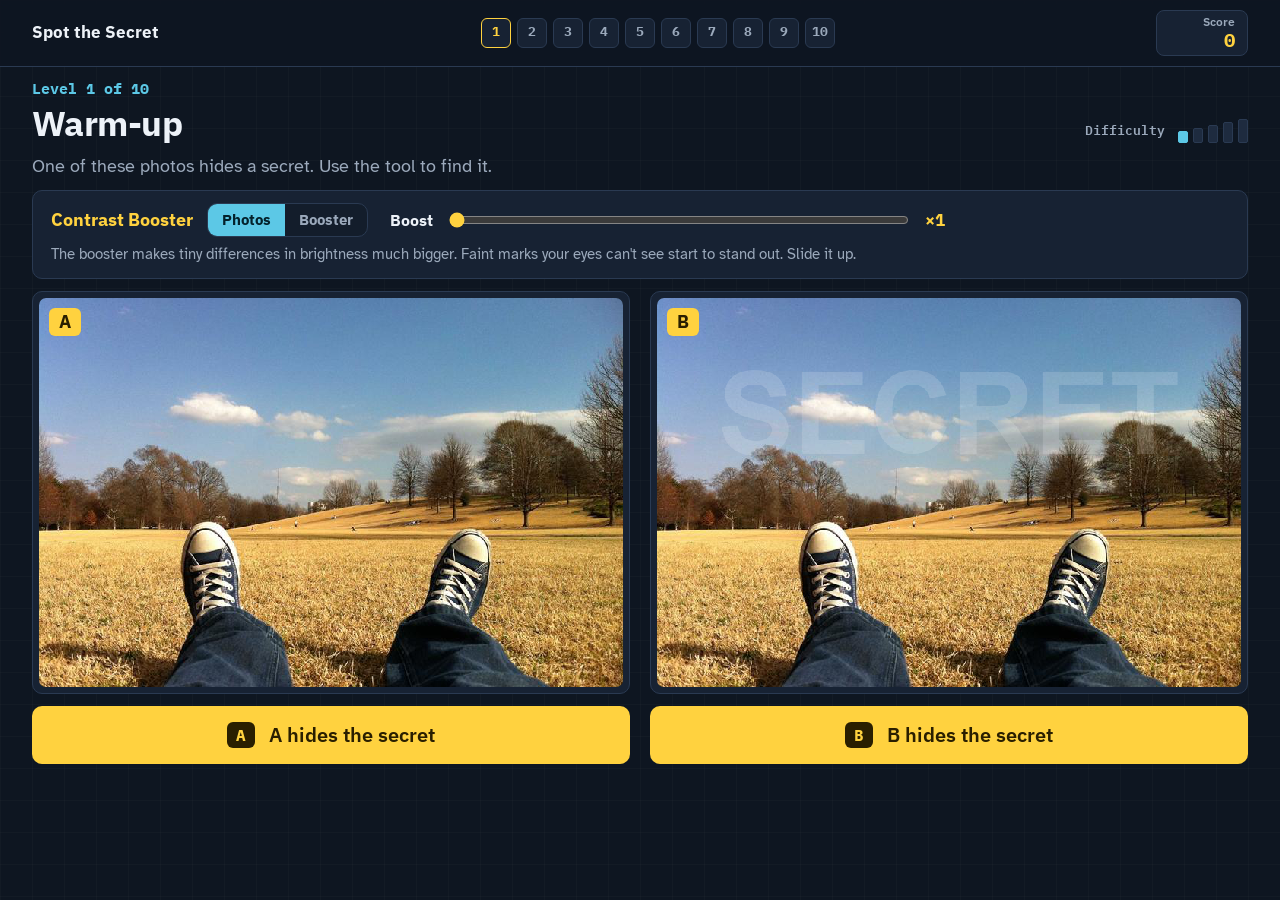
==== commit c6fefe91: "Added the simple game version for the highschool kids" ====
--- a/index.html
+++ b/index.html
@@ -1,11 +1,12 @@
 <!doctype html>
 <!--
-  Spot the Secret: steganography investigation game
+  Spot the Secret: steganography game for the classroom
   Developed by Thilina Mendis
-  Date: October 16, 2026
+  Date: October 17, 2026
 
-  Students get forensic tools that work on both photos the same
-  way, gather evidence, and only then give their verdict.
+  Ten levels, two photos each. One photo hides a secret; a tool (Contrast
+  Booster or X-ray) works on both photos at once to help find it.
+  Level assets come from tools/generate_simple.py (levels_simple/).
 -->
 <html lang="en">
 <head>
@@ -14,50 +15,25 @@
 <meta name="color-scheme" content="dark">
 <meta name="author" content="Thilina Mendis">
 <title>Spot the Secret</title>
-<link rel="icon" href="data:image/svg+xml,<svg xmlns=%22http://www.w3.org/2000/svg%22 viewBox=%220 0 100 100%22><text y=%22.9em%22 font-size=%2290%22>🔬</text></svg>">
+<link rel="icon" href="data:image/svg+xml,<svg xmlns=%22http://www.w3.org/2000/svg%22 viewBox=%220 0 100 100%22><text y=%22.9em%22 font-size=%2290%22>🔍</text></svg>">
 <link rel="preconnect" href="https://fonts.googleapis.com">
 <link rel="preconnect" href="https://fonts.gstatic.com" crossorigin>
 <link href="https://fonts.googleapis.com/css2?family=Atkinson+Hyperlegible:wght@400;700&family=IBM+Plex+Sans:wght@500;600;700&family=IBM+Plex+Mono:wght@500;700&display=swap" rel="stylesheet">
 <link rel="stylesheet" href="style.css">
-<link rel="stylesheet" href="investigate.css">
+<link rel="stylesheet" href="simple.css">
 </head>
 <body>
-<header class="hud" id="hud" hidden>
-  <button class="hud-logo" id="homeBtn" type="button" aria-label="Back to the title screen">Spot the Secret <span class="hud-mode">Investigation</span></button>
-  <ol class="pips" id="pips" aria-label="Case progress"></ol>
+<header class="hud" id="hud">
+  <span class="hud-logo">Spot the Secret</span>
+  <ol class="pips" id="pips" aria-label="Level progress"></ol>
   <div class="hud-stats">
     <div class="stat"><span class="stat-k">Score</span><span class="stat-v" id="hudScore">0</span></div>
   </div>
 </header>
 
 <main>
-  <!-- Title -->
-  <section id="screenTitle" class="screen">
-    <div class="title-wrap">
-      <div class="title-text">
-        <p class="kicker">Investigation mode</p>
-        <h1 class="logo">Spot the Secret</h1>
-        <p class="tagline">Your eyes can't see the hidden data, so don't guess. Run forensic tools on both photos, collect the evidence, then give your verdict.</p>
-        <ol class="howto">
-          <li><b>Read the case notes.</b> Each case tells you what the suspect may have used.</li>
-          <li><b>Examine each photo.</b> Click a photo, run the tools on it, then switch and compare.</li>
-          <li><b>Give your verdict.</b> Pick the photo the evidence points to.</li>
-        </ol>
-        <div class="actions">
-          <button class="btn btn-go" id="startBtn" type="button">Start investigating</button>
-          <a class="btn btn-ghost" href="lab.html?lab=1">Hiding Lab</a>
-        </div>
-        <p class="status" id="loadStatus" role="status"></p>
-      </div>
-      <div class="title-art" aria-hidden="true">
-        <div class="art-card"><img src="levels/level_02/lsb_stego.png" alt=""><span>Evidence</span></div>
-        <div class="art-card"><img src="levels/level_09/cover.jpg" alt=""><span>Photo</span></div>
-      </div>
-    </div>
-  </section>
-
-  <!-- Case -->
-  <section id="screenPlay" class="screen" hidden>
+  <!-- Play -->
+  <section id="screenPlay" class="screen">
     <div class="level-bar">
       <div>
         <p class="level-num" id="levelNum"></p>
@@ -65,51 +41,38 @@
       </div>
       <div class="difficulty" id="difficulty" aria-label="Difficulty"></div>
     </div>
+    <p class="prompt" id="prompt">One of these photos hides a secret. Use the tool to find it.</p>
 
-    <div class="bench">
-      <div class="bench-left">
-        <div class="picker" role="group" aria-label="Choose the photo to examine">
-          <button class="pp" data-side="A" type="button" aria-pressed="true">
-            <canvas class="pp-img" width="768" height="512"></canvas>
-            <span class="pp-label"><span class="pp-tag">A</span> Photo A</span>
-            <span class="pp-state">Examining</span>
-            <span class="stamp" aria-hidden="true"></span>
-          </button>
-          <button class="pp" data-side="B" type="button" aria-pressed="false">
-            <canvas class="pp-img" width="768" height="512"></canvas>
-            <span class="pp-label"><span class="pp-tag">B</span> Photo B</span>
-            <span class="pp-state">Examining</span>
-            <span class="stamp" aria-hidden="true"></span>
-          </button>
-        </div>
-        <div class="view-head">
-          <p class="view-title" id="viewTitle"></p>
-          <button class="btn btn-ghost btn-small" id="switchBtn" type="button">Switch photo</button>
-        </div>
-        <div class="view" id="view"></div>
-        <p class="view-hint">Press <kbd>A</kbd> or <kbd>B</kbd> to switch photos. The tool keeps its settings, so flip back and forth to compare.</p>
+    <!-- The tool: its controls work on both photos at once -->
+    <div class="toolbar" id="toolbar">
+      <div class="tool-name">
+        <b id="toolName"></b>
+        <span class="seg view-seg" role="radiogroup" aria-label="What the photos show">
+          <button type="button" role="radio" data-view="photo" aria-checked="true">Photos</button>
+          <button type="button" role="radio" data-view="tool" aria-checked="false" id="toolViewBtn"></button>
+        </span>
       </div>
-      <div class="bench-right">
-        <div class="case-note" id="caseNote"></div>
-        <p class="panel-h">Forensic toolkit</p>
-        <div class="toolbox" id="toolbox" role="tablist" aria-label="Tools"></div>
-        <div class="panel" id="panel" role="tabpanel"></div>
-        <div class="evidence">
-          <p class="panel-h">Evidence log</p>
-          <table class="ev-table">
-            <thead><tr><th>Tool</th><th>Photo A</th><th>Photo B</th></tr></thead>
-            <tbody id="evBody"><tr class="ev-empty"><td colspan="3">Run a reading tool on each photo and the results appear here.</td></tr></tbody>
-          </table>
-        </div>
-      </div>
+      <div class="tool-controls" id="toolControls"></div>
+      <p class="tool-help" id="toolHelp"></p>
     </div>
 
-    <div class="verdict-bar" id="verdictBar">
-      <p class="verdict-q">Your verdict: which photo hides the secret?</p>
-      <div class="verdict-btns">
-        <button class="pick" data-pick="A" type="button"><span class="pick-key">A</span>Photo A</button>
-        <button class="pick" data-pick="B" type="button"><span class="pick-key">B</span>Photo B</button>
-      </div>
+    <div class="arena" id="arena">
+      <figure class="pane" data-side="A">
+        <div class="frame">
+          <canvas class="photo" width="768" height="512"></canvas>
+          <div class="stamp" aria-hidden="true"></div>
+          <span class="corner-tag">A</span>
+        </div>
+        <button class="pick" data-pick="A" type="button" disabled><span class="pick-key">A</span>A hides the secret</button>
+      </figure>
+      <figure class="pane" data-side="B">
+        <div class="frame">
+          <canvas class="photo" width="768" height="512"></canvas>
+          <div class="stamp" aria-hidden="true"></div>
+          <span class="corner-tag">B</span>
+        </div>
+        <button class="pick" data-pick="B" type="button" disabled><span class="pick-key">B</span>B hides the secret</button>
+      </figure>
     </div>
 
     <div id="reveal" hidden>
@@ -118,33 +81,29 @@
         <p class="result-sub" id="resultSub"></p>
       </div>
       <div class="brief">
-        <p class="brief-method" id="method"></p>
-        <p class="brief-text" id="evidence"></p>
-        <p class="brief-text" id="explain"></p>
-        <p class="brief-simple" id="simple"></p>
-        <a class="btn btn-ghost btn-small" id="toLab" href="lab.html?lab=1">See how it's done, step by step</a>
-      </div>
-      <div class="actions end">
-        <button class="btn btn-go" id="nextBtn" type="button">Next case</button>
+        <p class="brief-text" id="how"></p>
+        <p class="brief-simple" id="plain"></p>
+        <div class="actions">
+          <button class="btn btn-go" id="nextBtn" type="button">Next level</button>
+        </div>
       </div>
     </div>
+    <p class="status" id="loadStatus" role="status"></p>
   </section>
 
   <!-- End -->
   <section id="screenEnd" class="screen" hidden>
-    <p class="level-num">Investigation complete</p>
+    <p class="level-num">All 10 levels done</p>
     <h2 class="end-title" id="endTitle"></h2>
     <p class="rank" id="endRank"></p>
     <ol class="result-row" id="resultRow"></ol>
-    <p class="brief-text" id="endText"></p>
     <div class="actions">
-      <button class="btn btn-go" id="againBtn" type="button">Investigate again</button>
-      <a class="btn btn-ghost" href="lab.html">Hiding Lab</a>
+      <button class="btn btn-go" id="againBtn" type="button">Play again</button>
     </div>
   </section>
 </main>
 
 <script src="stego.js"></script>
-<script src="investigate.js"></script>
+<script src="simple.js"></script>
 </body>
 </html>
--- a/simple.css
+++ b/simple.css
@@ -0,0 +1,46 @@
+/*
+ * Spot the Secret: simple game styles (on top of style.css)
+ * Developed by Thilina Mendis
+ * Date: October 17, 2026
+ */
+.level-bar { padding-top: 14px; }
+.prompt { margin: 4px 0 10px; }
+#screenPlay { padding-bottom: 32px; }
+
+/* ---------------------------------------------------------------- toolbar */
+.toolbar {
+  display: grid; grid-template-columns: auto minmax(0, 1fr); gap: 6px 22px; align-items: center;
+  background: var(--panel); border: 1px solid var(--line); border-radius: 10px;
+  padding: 12px 18px; margin-bottom: 12px;
+}
+@media (max-width: 860px) { .toolbar { grid-template-columns: 1fr; } }
+.tool-name { display: flex; align-items: center; gap: 14px; flex-wrap: wrap; }
+.tool-name b { font: 700 1.1rem/1 var(--display); color: var(--gold); }
+.view-seg button { padding: 8px 14px; }
+.tool-controls { display: flex; align-items: center; gap: 10px 22px; flex-wrap: wrap; }
+.tool-controls .controls { margin: 0; flex: 1 1 320px; }
+.tool-controls .controls.colour { flex: 0 0 auto; }
+.tool-controls .controls label { min-width: 0; }
+.tool-help { grid-column: 1 / -1; margin: 0; color: var(--mute); font-size: 0.95rem; }
+
+/* photos stay small enough that the toolbar, both photos and the pick
+   buttons fit on one screen */
+.photo { width: auto; max-width: 100%; max-height: calc(100vh - 400px); min-height: 180px; margin: 0 auto; image-rendering: pixelated; }
+.frame { display: grid; place-items: center; }
+
+/* stepped slider: a labelled mark under each stop */
+.stepped { flex: 1 1 220px; max-width: 460px; display: grid; gap: 2px; }
+.stepped input[type=range] { width: 100%; max-width: none; margin: 0; }
+.ticks { position: relative; height: 1.6em; --thumb: 16px; }
+.tick {
+  position: absolute; top: 0; transform: translateX(-50%);
+  left: calc(var(--thumb) / 2 + (100% - var(--thumb)) * var(--i) / var(--n));
+  font: 700 0.8rem/1 var(--mono); color: var(--mute); background: none; border: 0; padding: 4px 2px; cursor: pointer;
+}
+.tick::before { content: ""; display: block; width: 2px; height: 6px; margin: -4px auto 3px; background: var(--line); }
+.tick:hover { color: var(--ink); }
+.tick.on { color: var(--gold); }
+.tick.on::before { background: var(--gold); }
+
+#reveal { padding-top: 16px; }
+.brief .actions { margin: 6px 0 0; }
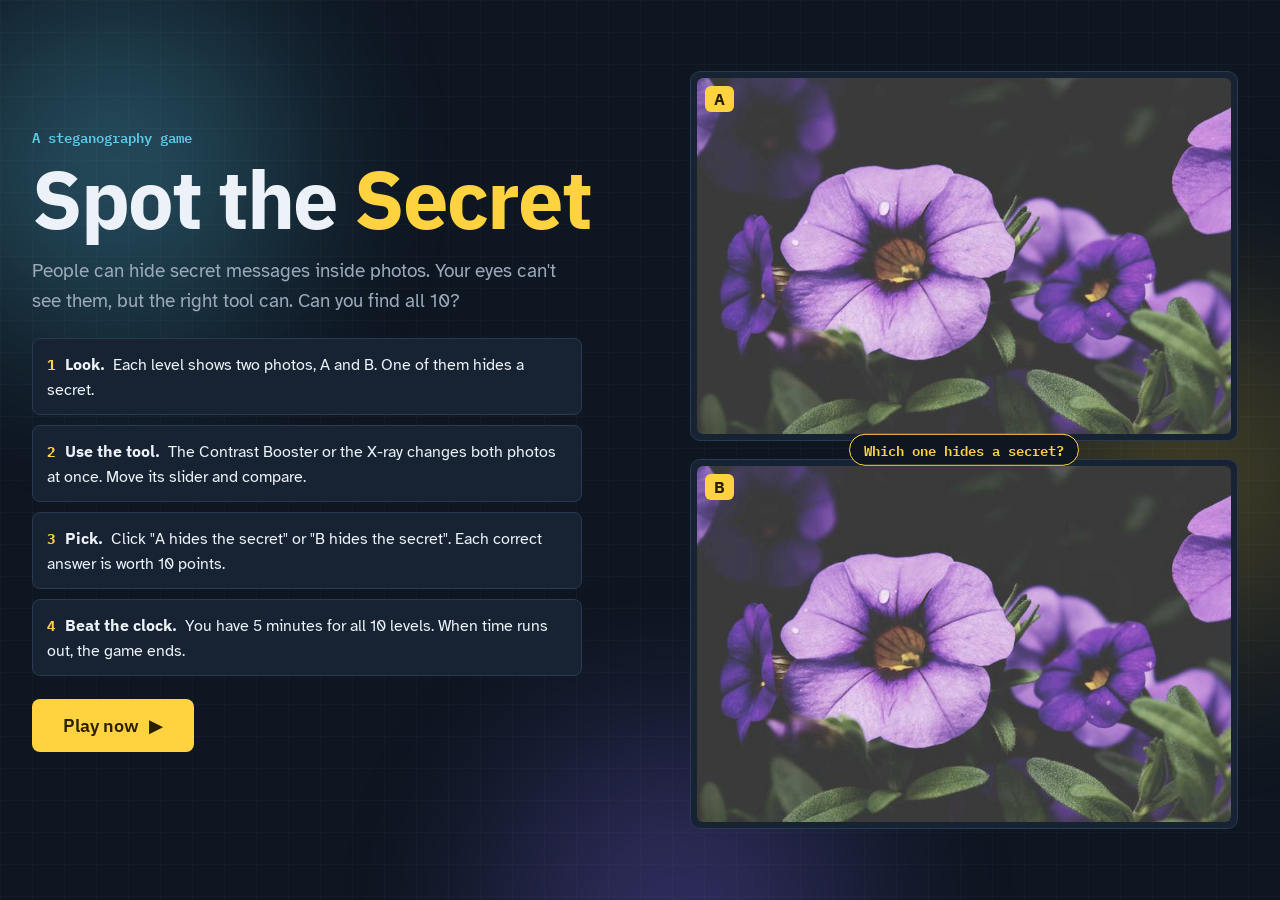
==== commit a945b19b: "Added more animation" ====
--- a/index.html
+++ b/index.html
@@ -4,7 +4,7 @@
   Developed by Thilina Mendis
   Date: October 17, 2026
 
-  Ten levels, two photos each. One photo hides a secret; a tool (Contrast
+  Ten levels, two photos each, a 5-minute clock. One photo hides a secret; a tool (Contrast
   Booster or X-ray) works on both photos at once to help find it.
   Level assets come from tools/generate_simple.py (levels_simple/).
 -->
@@ -23,17 +23,51 @@
 <link rel="stylesheet" href="simple.css">
 </head>
 <body>
-<header class="hud" id="hud">
+<!-- Background for every screen: slow glows and drifting zeros and ones -->
+<div class="bg-fx" aria-hidden="true">
+  <span class="orb a"></span><span class="orb b"></span><span class="orb c"></span>
+  <div class="bits-bg" id="bitsBg"></div>
+</div>
+<header class="hud" id="hud" hidden>
   <span class="hud-logo">Spot the Secret</span>
   <ol class="pips" id="pips" aria-label="Level progress"></ol>
   <div class="hud-stats">
-    <div class="stat"><span class="stat-k">Score</span><span class="stat-v" id="hudScore">0</span></div>
+    <div class="stat" id="timeStat"><span class="stat-k" id="timeLabel">Time left</span><span class="stat-v" id="hudTime" role="timer" aria-live="off">5:00</span></div>
+    <div class="stat" id="streakStat"><span class="stat-k">Streak</span><span class="stat-v" id="hudStreak">0</span></div>
+    <div class="stat" id="scoreStat"><span class="stat-k">Score</span><span class="stat-v" id="hudScore">0</span></div>
   </div>
+  <div class="timebar" aria-hidden="true"><span id="timeFill"></span></div>
 </header>
 
 <main>
+  <!-- Landing page -->
+  <section id="screenTitle" class="screen">
+    <div class="title-wrap">
+      <div class="title-text">
+        <p class="kicker">A steganography game</p>
+        <h1 class="logo" id="logo">Spot the Secret</h1>
+        <p class="tagline">People can hide secret messages inside photos. Your eyes can't see them, but the right tool can. Can you find all 10?</p>
+        <ol class="howto">
+          <li><b>Look.</b> Each level shows two photos, A and B. One of them hides a secret.</li>
+          <li><b>Use the tool.</b> The Contrast Booster or the X-ray changes both photos at once. Move its slider and compare.</li>
+          <li><b>Pick.</b> Click "A hides the secret" or "B hides the secret". Each correct answer is worth 10 points.</li>
+          <li><b>Beat the clock.</b> You have 5 minutes for all 10 levels. When time runs out, the game ends.</li>
+        </ol>
+        <div class="actions">
+          <button class="btn btn-go btn-play" id="playBtn" type="button" disabled>Play now <span aria-hidden="true">▶</span></button>
+        </div>
+        <p class="status" id="titleStatus" role="status"></p>
+      </div>
+      <div class="title-art" aria-hidden="true">
+        <div class="art-card"><img src="levels_simple/level_07/cover.png" alt=""><span>A</span></div>
+        <div class="art-card"><img src="levels_simple/level_07/stego.png" alt=""><span>B</span></div>
+        <div class="art-q">Which one hides a secret?</div>
+      </div>
+    </div>
+  </section>
+
   <!-- Play -->
-  <section id="screenPlay" class="screen">
+  <section id="screenPlay" class="screen" hidden>
     <div class="level-bar">
       <div>
         <p class="level-num" id="levelNum"></p>
@@ -52,6 +86,7 @@
           <button type="button" role="radio" data-view="tool" aria-checked="false" id="toolViewBtn"></button>
         </span>
       </div>
+      <div class="try-hint" id="tryHint" hidden aria-hidden="true">👈 Try the tool!</div>
       <div class="tool-controls" id="toolControls"></div>
       <p class="tool-help" id="toolHelp"></p>
     </div>
@@ -60,6 +95,7 @@
       <figure class="pane" data-side="A">
         <div class="frame">
           <canvas class="photo" width="768" height="512"></canvas>
+          <div class="scan" aria-hidden="true"></div>
           <div class="stamp" aria-hidden="true"></div>
           <span class="corner-tag">A</span>
         </div>
@@ -68,6 +104,7 @@
       <figure class="pane" data-side="B">
         <div class="frame">
           <canvas class="photo" width="768" height="512"></canvas>
+          <div class="scan" aria-hidden="true"></div>
           <div class="stamp" aria-hidden="true"></div>
           <span class="corner-tag">B</span>
         </div>
@@ -75,35 +112,69 @@
       </figure>
     </div>
 
-    <div id="reveal" hidden>
-      <div class="result" id="result" role="status" aria-live="polite">
-        <p class="result-head" id="resultHead"></p>
-        <p class="result-sub" id="resultSub"></p>
-      </div>
-      <div class="brief">
-        <p class="brief-text" id="how"></p>
-        <p class="brief-simple" id="plain"></p>
-        <div class="actions">
-          <button class="btn btn-go" id="nextBtn" type="button">Next level</button>
-        </div>
-      </div>
-    </div>
     <p class="status" id="loadStatus" role="status"></p>
   </section>
 
+  <!-- Result popup: the clock is paused while it is open -->
+  <div class="popup-back" id="popup" hidden>
+    <div class="popup" role="dialog" aria-modal="true" aria-labelledby="popHead">
+      <div class="pop-badge" id="popBadge" aria-hidden="true"></div>
+      <p class="pop-points" id="popPoints" aria-hidden="true"></p>
+      <h2 class="pop-head" id="popHead"></h2>
+      <p class="pop-sub" id="popSub"></p>
+      <p class="pop-streak" id="popStreak" hidden></p>
+      <div class="pop-how">
+        <p class="pop-label">How it was hidden</p>
+        <p id="popHow"></p>
+      </div>
+      <p class="brief-simple" id="popPlain"></p>
+      <div class="pop-foot">
+        <span class="pop-paused"><span aria-hidden="true">⏸</span> Clock paused</span>
+        <button class="btn btn-go" id="nextBtn" type="button">Next level</button>
+      </div>
+    </div>
+  </div>
+
   <!-- End -->
   <section id="screenEnd" class="screen" hidden>
-    <p class="level-num">All 10 levels done</p>
-    <h2 class="end-title" id="endTitle"></h2>
-    <p class="rank" id="endRank"></p>
+    <div class="end-top">
+      <div class="end-main">
+        <p class="level-num" id="endKicker"></p>
+        <div class="stars" id="stars" aria-hidden="true"><span>★</span><span>★</span><span>★</span></div>
+        <p class="agent-rank" id="agentRank"></p>
+        <h2 class="end-title" id="endTitle"></h2>
+        <p class="rank" id="endRank"></p>
+        <div class="actions">
+          <button class="btn btn-go btn-play" id="againBtn" type="button">Play again <span aria-hidden="true">↻</span></button>
+        </div>
+      </div>
+      <aside class="agent-card" aria-label="Your agent card">
+        <div class="ac-head"><span>Agent card</span><span id="agentId"></span></div>
+        <div class="ac-shield"><b id="acFound">0</b><span>of 10</span></div>
+        <p class="ac-rank" id="acRank"></p>
+        <dl class="ac-stats">
+          <div><dt>Points</dt><dd id="acPoints">0</dd></div>
+          <div><dt>Secrets found</dt><dd id="acSecrets">0</dd></div>
+          <div><dt>Accuracy</dt><dd id="acAccuracy">0%</dd></div>
+          <div><dt id="acTimeLabel">Time left</dt><dd id="acTime">0:00</dd></div>
+        </dl>
+      </aside>
+    </div>
     <ol class="result-row" id="resultRow"></ol>
-    <div class="actions">
-      <button class="btn btn-go" id="againBtn" type="button">Play again</button>
+    <h3 class="ach-head">Achievements</h3>
+    <ul class="achievements" id="achievements"></ul>
+    <div class="eng-note">
+      <b>This is engineering.</b>
+      <p>Hiding and finding secret data is real work for computer and cybersecurity engineers. The Booster and the X-ray are simple versions of tools they build to protect photos, messages and people.</p>
     </div>
   </section>
 </main>
 
+<div class="level-banner" id="levelBanner" aria-hidden="true"><span class="lb-num" id="lbNum"></span><span class="lb-title" id="lbTitle"></span></div>
+<canvas class="confetti" id="confetti" aria-hidden="true"></canvas>
+
 <script src="stego.js"></script>
+<script src="fx.js"></script>
 <script src="simple.js"></script>
 </body>
 </html>
--- a/simple.css
+++ b/simple.css
@@ -44,3 +44,279 @@
 
 #reveal { padding-top: 16px; }
 .brief .actions { margin: 6px 0 0; }
+
+/* ---------------------------------------------------------------- clock */
+#timeStat .stat-v { font-variant-numeric: tabular-nums; }
+#timeStat.low { border-color: var(--bad); }
+#timeStat.low .stat-v { color: var(--bad); }
+
+/* end screen: levels the clock didn't reach */
+.result-row li.skip { border-color: var(--line); }
+.skip .rs { color: var(--mute); }
+
+/* ---------------------------------------------------------------- landing + end */
+.howto li { display: block; }
+.howto li::before { margin-right: 10px; }
+.howto b { margin-right: 4px; }
+#screenEnd { padding-top: 28px; }
+
+/* ================================================================ game feel
+   Animations only use transform and opacity. style.css switches every
+   animation off for people who prefer reduced motion. */
+
+/* ---------------------------------------------------------------- HUD clock */
+.timebar { position: absolute; left: 0; right: 0; bottom: -1px; height: 4px; background: rgba(255,255,255,0.06); }
+.timebar span { display: block; height: 100%; width: 100%; background: var(--cyan); transition: width 0.25s linear, background 0.4s; }
+.timebar span.mid { background: var(--gold); }
+.timebar span.low { background: var(--bad); }
+#timeStat.low:not(.paused) { animation: throb 1s ease-in-out infinite; }
+#timeStat.paused .stat-k, #timeStat.paused .stat-v { color: var(--cyan); }
+#scoreStat.bump { animation: bump 0.45s cubic-bezier(.3,1.8,.5,1); }
+@keyframes throb { 50% { transform: scale(1.08); box-shadow: 0 0 0 4px rgba(255,92,122,0.25); } }
+@keyframes bump { 40% { transform: scale(1.25); border-color: var(--gold); box-shadow: 0 0 18px rgba(255,210,63,0.5); } }
+.pips li.current { animation: hop 1.6s ease-in-out infinite; }
+.pips li.fresh { animation: pop 0.4s cubic-bezier(.3,1.8,.5,1); }
+@keyframes hop { 0%, 70%, 100% { transform: none; } 80% { transform: translateY(-4px); } 90% { transform: translateY(1px); } }
+@keyframes pop { from { transform: scale(0.4); } }
+
+/* ---------------------------------------------------------------- level entry */
+.level-bar.enter { animation: slide-in 0.45s cubic-bezier(.2,.9,.3,1.2) both; }
+.pane.enter { animation: rise 0.5s cubic-bezier(.2,.9,.3,1.15) both; }
+.pane.enter[data-side="B"] { animation-delay: 0.08s; }
+@keyframes slide-in { from { transform: translateX(-30px); opacity: 0; } }
+@keyframes rise { from { transform: translateY(24px) scale(0.97); opacity: 0; } }
+
+/* ---------------------------------------------------------------- picking */
+.pick { transition: transform 0.15s, box-shadow 0.15s, background 0.15s; }
+.pick:hover:not(:disabled) { transform: translateY(-3px); }
+.pick:active:not(:disabled) { transform: translateY(1px) scale(0.98); }
+.pane.picked-ok .frame { animation: cheer 0.6s cubic-bezier(.3,1.6,.5,1); border-color: var(--good); box-shadow: 0 0 0 4px rgba(74,222,128,0.3); }
+.pane.picked-no .frame { animation: shake 0.5s ease-in-out; border-color: var(--bad); box-shadow: 0 0 0 4px rgba(255,92,122,0.3); }
+@keyframes cheer { 30% { transform: scale(1.04) rotate(-0.6deg); } 60% { transform: scale(0.99) rotate(0.4deg); } }
+@keyframes shake { 15%, 55% { transform: translateX(-10px); } 35%, 75% { transform: translateX(10px); } 90% { transform: translateX(-3px); } }
+.pane.is-secret .stamp, .pane.is-original .stamp { animation: stamp 0.35s cubic-bezier(.3,1.6,.5,1) both; }
+.pane.is-secret .stamp { font-size: 1.2rem; box-shadow: 0 0 16px rgba(255,210,63,0.45); }
+@keyframes stamp { from { transform: scale(2.4) rotate(-12deg); opacity: 0; } }
+
+/* scanner sweep when a tool turns on */
+.scan { position: absolute; inset: 6px; border-radius: 7px; overflow: hidden; pointer-events: none; opacity: 0; }
+.scan::after {
+  content: ""; position: absolute; left: 0; right: 0; top: 0; height: 22%;
+  background: linear-gradient(to bottom, transparent, rgba(92,200,230,0.55) 80%, rgba(255,255,255,0.9));
+  transform: translateY(-100%);
+}
+.frame.scanning .scan { animation: scan-show 0.9s ease-out; }
+.frame.scanning .scan::after { animation: sweep 0.9s ease-in-out; }
+@keyframes scan-show { 0%, 90% { opacity: 1; } }
+@keyframes sweep { to { transform: translateY(460%); } }
+
+/* ---------------------------------------------------------------- result popup */
+.popup-back {
+  position: fixed; inset: 0; z-index: 50; display: grid; place-items: center; padding: 16px;
+  background: rgba(6, 10, 18, 0.62); backdrop-filter: blur(3px);
+  animation: fade-in 0.2s ease-out;
+}
+.popup {
+  position: relative; width: min(560px, 100%); max-height: calc(100vh - 32px); overflow-y: auto;
+  background: var(--panel); border: 1px solid var(--line); border-top: 6px solid var(--gold); border-radius: 18px;
+  padding: 24px clamp(18px, 4vw, 32px) 22px; text-align: center;
+  box-shadow: 0 24px 60px rgba(0,0,0,0.55);
+  animation: pop-in 0.45s cubic-bezier(.2,1.5,.4,1) both;
+}
+.popup-back.ok .popup { border-top-color: var(--good); }
+.popup-back.no .popup { border-top-color: var(--bad); }
+.pop-badge {
+  width: 88px; height: 88px; margin: 0 auto 10px;
+  display: grid; place-items: center; border-radius: 50%; box-shadow: 0 0 0 6px rgba(74,222,128,0.18);
+  font: 700 3rem/1 var(--display); color: #062812; background: var(--good);
+  animation: badge 0.6s 0.1s cubic-bezier(.2,1.6,.4,1) both;
+}
+.popup-back.no .pop-badge { background: var(--bad); color: #2B0610; box-shadow: 0 0 0 6px rgba(255,92,122,0.18); }
+.pop-points { font: 700 2.6rem/1 var(--mono); color: var(--gold); margin: 0 0 4px; animation: pop 0.5s 0.25s cubic-bezier(.3,1.8,.5,1) both; }
+.popup-back.no .pop-points { color: var(--mute); font-size: 1.6rem; }
+.pop-head { font: 700 clamp(1.6rem, 4vw, 2.1rem)/1.1 var(--display); margin: 0 0 6px; }
+.popup-back.ok .pop-head { color: var(--good); }
+.popup-back.no .pop-head { color: var(--bad); }
+.pop-sub { margin: 0 0 16px; font-size: 1.08rem; }
+.pop-how { text-align: left; background: var(--bg2); border: 1px solid var(--line); border-radius: 10px; padding: 12px 16px; margin-bottom: 12px; }
+.pop-how p { margin: 0; }
+.pop-label { font: 600 0.78rem/1.2 var(--mono) !important; color: var(--cyan); margin-bottom: 4px !important; }
+.popup .brief-simple { text-align: left; margin: 0 0 18px; }
+.pop-foot { display: flex; justify-content: space-between; align-items: center; gap: 12px; flex-wrap: wrap; }
+.pop-paused { font: 600 0.85rem/1 var(--mono); color: var(--cyan); }
+.pop-foot .btn { font-size: 1.1rem; padding: 14px 26px; }
+@keyframes fade-in { from { opacity: 0; } }
+@keyframes pop-in { from { transform: translateY(40px) scale(0.85); opacity: 0; } }
+@keyframes badge { from { transform: scale(0) rotate(-180deg); } }
+
+.fly-points {
+  position: fixed; left: 0; top: 0; z-index: 60; pointer-events: none;
+  font: 700 2.4rem/1 var(--mono); color: var(--gold); text-shadow: 0 2px 12px rgba(255,210,63,0.6);
+}
+.confetti { position: fixed; inset: 0; width: 100%; height: 100%; z-index: 70; pointer-events: none; }
+
+/* ---------------------------------------------------------------- landing */
+/* background for every screen: slow glows and drifting zeros and ones */
+/* z-index -1 keeps it behind every screen (and under the HUD and popups) */
+.bg-fx { position: fixed; inset: 0; z-index: -1; overflow: hidden; pointer-events: none; }
+.bg-fx > * { translate: calc(var(--px, 0) * -40px) calc(var(--py, 0) * -40px); transition: translate 0.6s ease-out; }
+.bg-fx > .bits-bg { translate: calc(var(--px, 0) * -18px) calc(var(--py, 0) * -18px); }
+.orb { position: absolute; width: 46vmax; height: 46vmax; border-radius: 50%; filter: blur(60px); opacity: 0.38; }
+.orb.a { background: radial-gradient(circle, var(--cyan), transparent 65%); left: -14vmax; top: -10vmax; animation: orb-a 34s ease-in-out infinite alternate; }
+.orb.b { background: radial-gradient(circle, var(--gold), transparent 65%); right: -16vmax; top: 20vh; opacity: 0.26; animation: orb-b 40s ease-in-out infinite alternate; }
+.orb.c { opacity: 0.34; background: radial-gradient(circle, #8B6CFF, transparent 65%); left: 30vw; bottom: -24vmax; animation: orb-c 46s ease-in-out infinite alternate; }
+@keyframes orb-a { to { transform: translate(18vw, 22vh) scale(1.15); } }
+@keyframes orb-b { to { transform: translate(-22vw, 18vh) scale(0.9); } }
+@keyframes orb-c { to { transform: translate(-16vw, -20vh) scale(1.2); } }
+.bits-bg { position: absolute; inset: 0; }
+.bits-bg span {
+  position: absolute; bottom: -10%; font: 700 1rem/1 var(--mono); color: var(--cyan); opacity: 0.22;
+  text-shadow: 0 0 10px currentColor;
+  animation: drift var(--dur, 20s) linear var(--delay, 0s) infinite;
+}
+.bits-bg span:nth-child(3n) { color: var(--gold); }
+.bits-bg span:nth-child(4n) { animation: drift var(--dur, 20s) linear var(--delay, 0s) infinite, flicker 2.6s ease-in-out infinite; }
+@keyframes flicker { 50% { opacity: 0.55; } }
+@keyframes drift { to { transform: translateY(-120vh); } }
+.logo .letter { display: inline-block; animation: drop 0.6s cubic-bezier(.2,1.6,.4,1) both; }
+.logo .letter:nth-child(n+10) { color: var(--gold); }
+@keyframes drop { from { transform: translateY(-60px) rotate(-10deg); opacity: 0; } }
+.howto li { animation: slide-in 0.45s cubic-bezier(.2,.9,.3,1.2) both; }
+.howto li:nth-child(1) { animation-delay: 0.7s; } .howto li:nth-child(2) { animation-delay: 0.8s; }
+.howto li:nth-child(3) { animation-delay: 0.9s; } .howto li:nth-child(4) { animation-delay: 1s; }
+.btn-play { font-size: 1.15rem; padding: 16px 30px; animation: glow 2s ease-in-out infinite; transition: transform 0.15s; }
+.btn-play:hover { transform: translateY(-2px) scale(1.04); }
+.btn-play:disabled { animation: none; }
+@keyframes glow { 50% { box-shadow: 0 0 0 8px rgba(255,210,63,0.18), 0 0 28px rgba(255,210,63,0.35); } }
+.title-art .art-card { animation: float 5s ease-in-out infinite; }
+.title-art .art-card + .art-card { animation-delay: -2.5s; }
+.art-q { animation: wobble 3s ease-in-out infinite; }
+@keyframes float { 50% { transform: translateY(-8px); } }
+@keyframes wobble { 0%, 100% { transform: translate(-50%, -50%) rotate(-2deg); } 50% { transform: translate(-50%, -50%) rotate(2deg) scale(1.05); } }
+
+/* ---------------------------------------------------------------- end */
+.stars { display: flex; gap: 10px; margin: 10px 0 4px; }
+.stars span { font-size: clamp(2.6rem, 6vw, 3.6rem); line-height: 1; color: var(--panel2); -webkit-text-stroke: 1px var(--line); }
+.stars span.on { color: var(--gold); -webkit-text-stroke: 0; text-shadow: 0 0 18px rgba(255,210,63,0.5); animation: star 0.55s cubic-bezier(.2,1.7,.4,1) both; }
+@keyframes star { from { transform: scale(0) rotate(-90deg); opacity: 0; } }
+.agent-rank {
+  display: inline-block; margin: 6px 0 4px; padding: 6px 14px; border-radius: 999px;
+  font: 700 1rem/1.2 var(--display); color: var(--gold-ink); background: var(--cyan);
+  animation: pop 0.5s 1s cubic-bezier(.3,1.8,.5,1) both;
+}
+.result-row li { animation: rise 0.45s cubic-bezier(.2,.9,.3,1.15) both; animation-delay: calc(0.4s + var(--d, 0ms)); }
+.eng-note {
+  margin-top: 26px; max-width: 760px; padding: 16px 20px; border-radius: 12px;
+  background: var(--panel); border: 1px solid var(--line); border-left: 5px solid var(--cyan);
+}
+.eng-note b { font: 700 1.1rem/1.2 var(--display); color: var(--cyan); }
+.eng-note p { margin: 6px 0 0; }
+
+/* ---------------------------------------------------------------- level banner */
+.level-banner {
+  position: fixed; left: 0; right: 0; top: 38%; z-index: 40; pointer-events: none;
+  display: flex; flex-direction: column; align-items: center; gap: 6px; padding: 18px 16px;
+  background: linear-gradient(90deg, transparent, rgba(14,22,33,0.92) 20%, rgba(14,22,33,0.92) 80%, transparent);
+  border-block: 2px solid rgba(255,210,63,0.6);
+  opacity: 0; transform: translateX(-100%);
+}
+.level-banner.show { animation: banner 1.4s cubic-bezier(.2,.8,.3,1) both; }
+.lb-num { font: 700 1rem/1 var(--mono); color: var(--cyan); letter-spacing: 0.2em; text-transform: uppercase; }
+.lb-title { font: 700 clamp(2rem, 5vw, 3.2rem)/1 var(--display); color: var(--gold); text-shadow: 0 0 24px rgba(255,210,63,0.4); }
+@keyframes banner {
+  0% { transform: translateX(-100%); opacity: 0; }
+  22% { transform: translateX(0); opacity: 1; }
+  72% { transform: translateX(0); opacity: 1; }
+  100% { transform: translateX(100%); opacity: 0; }
+}
+
+/* ---------------------------------------------------------------- end: agent card */
+.end-top { display: grid; grid-template-columns: minmax(0, 1fr) minmax(280px, 360px); gap: 24px 40px; align-items: center; margin-bottom: 22px; }
+@media (max-width: 860px) { .end-top { grid-template-columns: 1fr; } }
+.end-main .actions { margin-bottom: 0; }
+.agent-card {
+  position: relative; overflow: hidden; padding: 18px 22px 20px; border-radius: 18px;
+  background: linear-gradient(155deg, #1F3550, var(--panel) 55%, #2A2147);
+  border: 1px solid rgba(92,200,230,0.45); box-shadow: 0 18px 40px rgba(0,0,0,0.4);
+  animation: card-in 0.7s 0.3s cubic-bezier(.2,1.3,.4,1) both;
+}
+.agent-card::after {      /* holographic shine */
+  content: ""; position: absolute; inset: -40% -60%; pointer-events: none;
+  background: linear-gradient(110deg, transparent 42%, rgba(255,255,255,0.13) 50%, transparent 58%);
+  animation: shine 4s 1.2s ease-in-out infinite;
+}
+@keyframes card-in { from { transform: translateY(30px) rotate(4deg) scale(0.9); opacity: 0; } }
+@keyframes shine { from { transform: translateX(-40%); } 40%, to { transform: translateX(40%); } }
+.ac-head { display: flex; justify-content: space-between; font: 700 0.8rem/1 var(--mono); color: var(--cyan); text-transform: uppercase; letter-spacing: 0.12em; }
+.ac-shield {
+  width: 120px; height: 136px; margin: 16px auto 10px; display: grid; place-content: center; text-align: center;
+  clip-path: polygon(50% 0, 100% 14%, 100% 58%, 50% 100%, 0 58%, 0 14%);
+  background: linear-gradient(160deg, #FFE27A, var(--gold) 45%, var(--gold-dk));
+  color: var(--gold-ink); animation: badge 0.7s 0.6s cubic-bezier(.2,1.6,.4,1) both;
+}
+.ac-shield b { font: 700 3rem/1 var(--display); }
+.ac-shield span { font: 700 0.8rem/1 var(--mono); margin-top: 2px; }
+.ac-rank { text-align: center; margin: 0 0 14px; font: 700 1.25rem/1.2 var(--display); color: var(--ink); }
+.ac-stats { display: grid; grid-template-columns: 1fr 1fr; gap: 8px; margin: 0; }
+.ac-stats div { background: rgba(0,0,0,0.25); border: 1px solid var(--line); border-radius: 10px; padding: 8px 10px; }
+.ac-stats dt { font: 600 0.72rem/1.2 var(--display); color: var(--mute); }
+.ac-stats dd { margin: 2px 0 0; font: 700 1.15rem/1.1 var(--mono); color: var(--gold); }
+
+/* ---------------------------------------------------------------- more game */
+/* streak */
+#streakStat.hot { border-color: #FF8A3D; box-shadow: 0 0 14px rgba(255,138,61,0.35); }
+#streakStat.hot .stat-v { color: #FF9D57; }
+#streakStat.bump { animation: bump 0.45s cubic-bezier(.3,1.8,.5,1); }
+.pop-streak {
+  display: inline-block; margin: -6px 0 14px; padding: 6px 14px; border-radius: 999px;
+  font: 700 1rem/1.2 var(--display); color: #2B1200; background: linear-gradient(90deg, #FFB347, #FF7A3D);
+  animation: pop 0.5s 0.35s cubic-bezier(.3,1.8,.5,1) both;
+}
+
+/* "Try the tool!" bubble */
+.toolbar { position: relative; }
+.try-hint {
+  position: absolute; right: 22px; top: 14px; z-index: 5; pointer-events: none;
+  padding: 7px 14px; border-radius: 999px; font: 700 0.95rem/1 var(--display);
+  color: var(--gold-ink); background: var(--gold); box-shadow: 0 6px 18px rgba(255,210,63,0.45);
+  animation: nudge 1s ease-in-out infinite;
+}
+@keyframes nudge { 50% { transform: translateX(-8px); } }
+.try-hint:not([hidden]) ~ .tool-controls input[type=range] { animation: glow 1.2s ease-in-out infinite; border-radius: 999px; }
+
+/* photos tilt toward the pointer, with a soft glare */
+.frame { transition: transform 0.25s ease-out, border-color 0.15s, box-shadow 0.15s; transform-style: preserve-3d; }
+.frame::after {
+  content: ""; position: absolute; inset: 0; border-radius: inherit; pointer-events: none; opacity: 0; transition: opacity 0.25s;
+  background: radial-gradient(circle at var(--gx, 50%) var(--gy, 50%), rgba(255,255,255,0.14), transparent 45%);
+}
+.frame:hover::after { opacity: 1; }
+.pick:not(:disabled) { background-image: linear-gradient(110deg, transparent 40%, rgba(255,255,255,0.35) 50%, transparent 60%); background-size: 250% 100%; animation: sheen 3.2s ease-in-out infinite; }
+.pane[data-side="B"] .pick:not(:disabled) { animation-delay: 1.6s; }
+@keyframes sheen { from { background-position: 150% 0; } 50%, to { background-position: -50% 0; } }
+
+/* level banner: stronger */
+.level-banner { border-block-width: 3px; box-shadow: 0 0 40px rgba(255,210,63,0.25); }
+
+/* achievements */
+.ach-head { font: 700 1.2rem/1.2 var(--display); margin: 4px 0 10px; }
+.achievements { list-style: none; padding: 0; margin: 0 0 8px; display: grid; grid-template-columns: repeat(3, minmax(0, 1fr)); gap: 10px; }
+@media (max-width: 860px) { .achievements { grid-template-columns: 1fr 1fr; } }
+@media (max-width: 520px) { .achievements { grid-template-columns: 1fr; } }
+.ach {
+  display: flex; gap: 12px; align-items: center; padding: 10px 14px; border-radius: 12px;
+  background: var(--panel); border: 1px dashed var(--line); opacity: 0.6;
+  animation: rise 0.45s cubic-bezier(.2,.9,.3,1.15) both; animation-delay: var(--d, 0ms);
+}
+.ach.got {
+  opacity: 1; border: 1px solid var(--gold); background: linear-gradient(135deg, rgba(255,210,63,0.16), var(--panel) 60%);
+  box-shadow: 0 0 18px rgba(255,210,63,0.18);
+  animation-name: unlock; animation-duration: 0.6s; animation-timing-function: cubic-bezier(.2,1.6,.4,1);
+}
+@keyframes unlock { 0% { transform: scale(0.6); opacity: 0; } 60% { transform: scale(1.06); } }
+.ach-icon { font-size: 1.8rem; line-height: 1; flex: none; }
+.ach.got .ach-icon { animation: badge 0.6s cubic-bezier(.2,1.6,.4,1) both; animation-delay: calc(var(--d, 0ms) + 0.2s); }
+.ach-text { display: flex; flex-direction: column; line-height: 1.25; }
+.ach-text b { font-family: var(--display); }
+.ach-text span { font-size: 0.85rem; color: var(--mute); }
+.ach.got .ach-text span { color: var(--gold); font-weight: 700; }
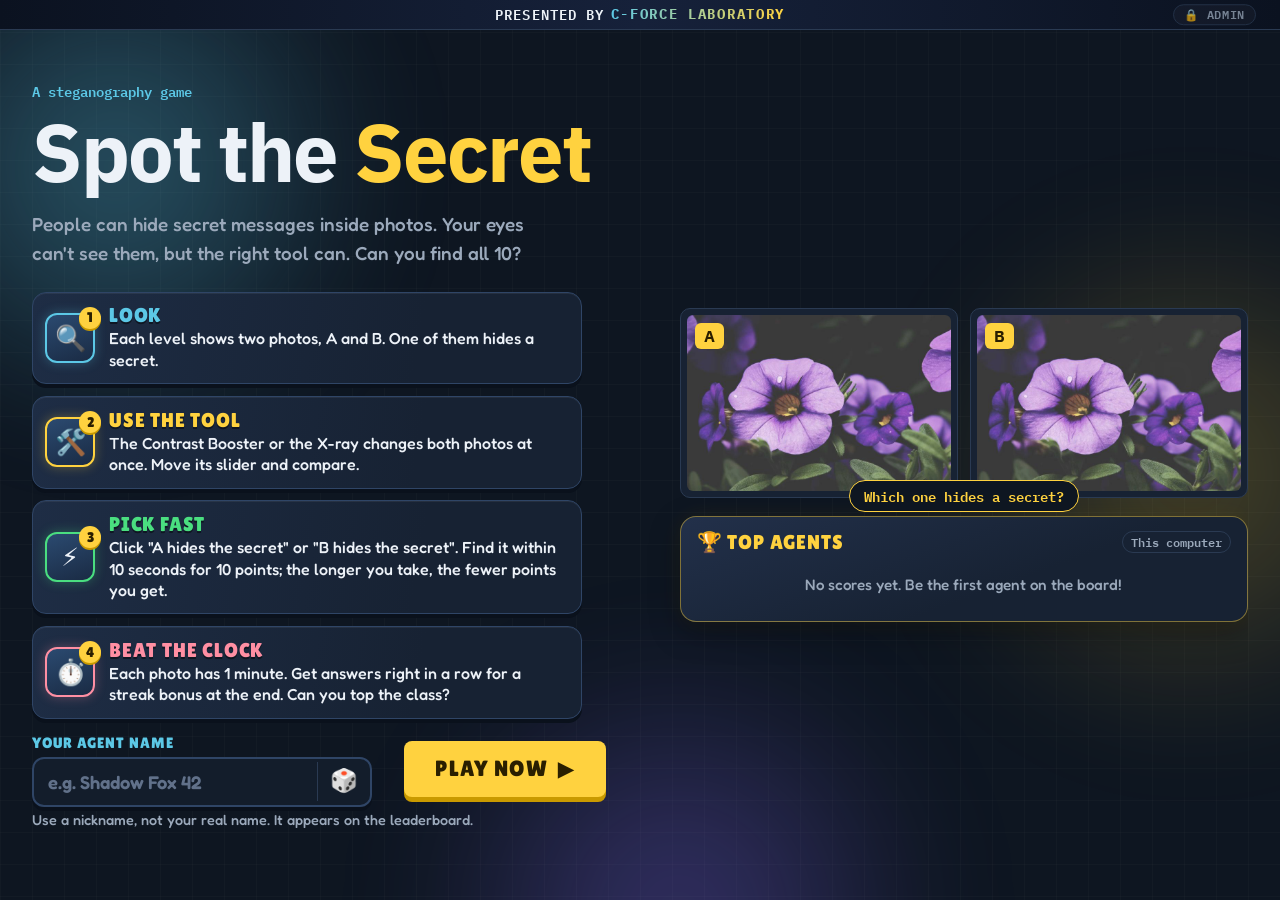
==== commit beb7047b: "Add timed scoring, streak bonus, leaderboard and admin reset - Each level has a 1-minute clock; find" ====
--- a/index.html
+++ b/index.html
@@ -4,7 +4,7 @@
   Developed by Thilina Mendis
   Date: October 17, 2026
 
-  Ten levels, two photos each, a 5-minute clock. One photo hides a secret; a tool (Contrast
+  Ten levels, two photos each, 1 minute per photo; faster finds score more. One photo hides a secret; a tool (Contrast
   Booster or X-ray) works on both photos at once to help find it.
   Level assets come from tools/generate_simple.py (levels_simple/).
 -->
@@ -18,7 +18,7 @@
 <link rel="icon" href="data:image/svg+xml,<svg xmlns=%22http://www.w3.org/2000/svg%22 viewBox=%220 0 100 100%22><text y=%22.9em%22 font-size=%2290%22>🔍</text></svg>">
 <link rel="preconnect" href="https://fonts.googleapis.com">
 <link rel="preconnect" href="https://fonts.gstatic.com" crossorigin>
-<link href="https://fonts.googleapis.com/css2?family=Atkinson+Hyperlegible:wght@400;700&family=IBM+Plex+Sans:wght@500;600;700&family=IBM+Plex+Mono:wght@500;700&display=swap" rel="stylesheet">
+<link href="https://fonts.googleapis.com/css2?family=Atkinson+Hyperlegible:wght@400;700&family=IBM+Plex+Sans:wght@500;600;700&family=IBM+Plex+Mono:wght@500;700&family=Fredoka:wght@500;600&family=Lilita+One&display=swap" rel="stylesheet">
 <link rel="stylesheet" href="style.css">
 <link rel="stylesheet" href="simple.css">
 </head>
@@ -28,11 +28,15 @@
   <span class="orb a"></span><span class="orb b"></span><span class="orb c"></span>
   <div class="bits-bg" id="bitsBg"></div>
 </div>
+<div class="presenter">Presented by <b>C-FORCE Laboratory</b>
+  <button class="admin-btn" id="adminBtn" type="button" title="Admin: reset the leaderboard">🔒 Admin</button>
+</div>
 <header class="hud" id="hud" hidden>
-  <span class="hud-logo">Spot the Secret</span>
+  <span class="hud-logo">Spot the Secret <span class="hud-agent" id="hudAgent"></span></span>
   <ol class="pips" id="pips" aria-label="Level progress"></ol>
   <div class="hud-stats">
-    <div class="stat" id="timeStat"><span class="stat-k" id="timeLabel">Time left</span><span class="stat-v" id="hudTime" role="timer" aria-live="off">5:00</span></div>
+    <div class="stat" id="timeStat"><span class="stat-k" id="timeLabel">Time left</span><span class="stat-v" id="hudTime" role="timer" aria-live="off">1:00</span></div>
+    <div class="stat" id="worthStat"><span class="stat-k">Worth</span><span class="stat-v" id="hudWorth">10 pts</span></div>
     <div class="stat" id="streakStat"><span class="stat-k">Streak</span><span class="stat-v" id="hudStreak">0</span></div>
     <div class="stat" id="scoreStat"><span class="stat-k">Score</span><span class="stat-v" id="hudScore">0</span></div>
   </div>
@@ -47,21 +51,37 @@
         <p class="kicker">A steganography game</p>
         <h1 class="logo" id="logo">Spot the Secret</h1>
         <p class="tagline">People can hide secret messages inside photos. Your eyes can't see them, but the right tool can. Can you find all 10?</p>
-        <ol class="howto">
-          <li><b>Look.</b> Each level shows two photos, A and B. One of them hides a secret.</li>
-          <li><b>Use the tool.</b> The Contrast Booster or the X-ray changes both photos at once. Move its slider and compare.</li>
-          <li><b>Pick.</b> Click "A hides the secret" or "B hides the secret". Each correct answer is worth 10 points.</li>
-          <li><b>Beat the clock.</b> You have 5 minutes for all 10 levels. When time runs out, the game ends.</li>
+        <ol class="howto steps">
+          <li><span class="step-icon" aria-hidden="true">🔍</span><span class="step-body"><b>Look</b><span>Each level shows two photos, A and B. One of them hides a secret.</span></span></li>
+          <li><span class="step-icon" aria-hidden="true">🛠️</span><span class="step-body"><b>Use the tool</b><span>The Contrast Booster or the X-ray changes both photos at once. Move its slider and compare.</span></span></li>
+          <li><span class="step-icon" aria-hidden="true">⚡</span><span class="step-body"><b>Pick fast</b><span>Click "A hides the secret" or "B hides the secret". Find it within 10 seconds for 10 points; the longer you take, the fewer points you get.</span></span></li>
+          <li><span class="step-icon" aria-hidden="true">⏱️</span><span class="step-body"><b>Beat the clock</b><span>Each photo has 1 minute. Get answers right in a row for a streak bonus at the end. Can you top the class?</span></span></li>
         </ol>
-        <div class="actions">
-          <button class="btn btn-go btn-play" id="playBtn" type="button" disabled>Play now <span aria-hidden="true">▶</span></button>
-        </div>
+        <form class="name-row" id="nameForm" autocomplete="off">
+          <label class="name-field">
+            <span class="name-label">Your agent name</span>
+            <span class="name-box">
+              <input id="agentName" name="agent" maxlength="16" placeholder="e.g. Shadow Fox 42" spellcheck="false" aria-describedby="nameNote">
+              <button class="dice" id="diceBtn" type="button" title="Pick a random agent name" aria-label="Pick a random agent name">🎲</button>
+            </span>
+          </label>
+          <div class="actions">
+            <button class="btn btn-go btn-play" id="playBtn" type="submit" disabled>Play now <span aria-hidden="true">▶</span></button>
+          </div>
+        </form>
+        <p class="name-note" id="nameNote">Use a nickname, not your real name. It appears on the leaderboard.</p>
         <p class="status" id="titleStatus" role="status"></p>
       </div>
-      <div class="title-art" aria-hidden="true">
-        <div class="art-card"><img src="levels_simple/level_07/cover.png" alt=""><span>A</span></div>
-        <div class="art-card"><img src="levels_simple/level_07/stego.png" alt=""><span>B</span></div>
-        <div class="art-q">Which one hides a secret?</div>
+      <div class="title-side">
+        <div class="art-pair" aria-hidden="true">
+          <div class="art-card"><img src="levels_simple/level_07/cover.png" alt=""><span>A</span></div>
+          <div class="art-card"><img src="levels_simple/level_07/stego.png" alt=""><span>B</span></div>
+          <div class="art-q">Which one hides a secret?</div>
+        </div>
+        <section class="board-card" aria-labelledby="boardHeadLanding">
+          <div class="bc-head"><h2 id="boardHeadLanding">🏆 Top agents</h2><span class="bc-mode" data-board-mode></span></div>
+          <ol class="board-list" id="boardLanding" aria-live="polite"></ol>
+        </section>
       </div>
     </div>
   </section>
@@ -143,7 +163,9 @@
         <div class="stars" id="stars" aria-hidden="true"><span>★</span><span>★</span><span>★</span></div>
         <p class="agent-rank" id="agentRank"></p>
         <h2 class="end-title" id="endTitle"></h2>
+        <p class="end-break" id="endBreak"></p>
         <p class="rank" id="endRank"></p>
+        <p class="placed" id="placed" role="status"></p>
         <div class="actions">
           <button class="btn btn-go btn-play" id="againBtn" type="button">Play again <span aria-hidden="true">↻</span></button>
         </div>
@@ -155,24 +177,35 @@
         <dl class="ac-stats">
           <div><dt>Points</dt><dd id="acPoints">0</dd></div>
           <div><dt>Secrets found</dt><dd id="acSecrets">0</dd></div>
-          <div><dt>Accuracy</dt><dd id="acAccuracy">0%</dd></div>
-          <div><dt id="acTimeLabel">Time left</dt><dd id="acTime">0:00</dd></div>
+          <div><dt>Average find</dt><dd id="acAvg">–</dd></div>
+          <div><dt>Best streak</dt><dd id="acStreak">0</dd></div>
         </dl>
       </aside>
     </div>
     <ol class="result-row" id="resultRow"></ol>
-    <h3 class="ach-head">Achievements</h3>
-    <ul class="achievements" id="achievements"></ul>
-    <div class="eng-note">
-      <b>This is engineering.</b>
-      <p>Hiding and finding secret data is real work for computer and cybersecurity engineers. The Booster and the X-ray are simple versions of tools they build to protect photos, messages and people.</p>
+    <div class="end-bottom">
+      <div>
+        <h3 class="ach-head">Achievements</h3>
+        <ul class="achievements" id="achievements"></ul>
+      </div>
+      <section class="board-card" aria-labelledby="boardHeadEnd">
+        <div class="bc-head"><h2 id="boardHeadEnd">🏆 Leaderboard</h2><span class="bc-mode" data-board-mode></span></div>
+        <ol class="board-list" id="boardEnd" aria-live="polite"></ol>
+      </section>
     </div>
   </section>
 </main>
 
 <div class="level-banner" id="levelBanner" aria-hidden="true"><span class="lb-num" id="lbNum"></span><span class="lb-title" id="lbTitle"></span></div>
+<!-- Admin panel (admin.js): opened by the Admin button, or by clicking "Top agents" 5 times -->
+<div class="popup-back admin-back" id="adminPop" hidden>
+  <div class="popup admin-pop" role="dialog" aria-modal="true" aria-labelledby="adminHead"><div id="adminBody"></div></div>
+</div>
 <canvas class="confetti" id="confetti" aria-hidden="true"></canvas>
 
+<script src="firebase-config.js"></script>
+<script src="leaderboard.js"></script>
+<script src="admin.js"></script>
 <script src="stego.js"></script>
 <script src="fx.js"></script>
 <script src="simple.js"></script>
--- a/simple.css
+++ b/simple.css
@@ -205,12 +205,6 @@
   animation: pop 0.5s 1s cubic-bezier(.3,1.8,.5,1) both;
 }
 .result-row li { animation: rise 0.45s cubic-bezier(.2,.9,.3,1.15) both; animation-delay: calc(0.4s + var(--d, 0ms)); }
-.eng-note {
-  margin-top: 26px; max-width: 760px; padding: 16px 20px; border-radius: 12px;
-  background: var(--panel); border: 1px solid var(--line); border-left: 5px solid var(--cyan);
-}
-.eng-note b { font: 700 1.1rem/1.2 var(--display); color: var(--cyan); }
-.eng-note p { margin: 6px 0 0; }
 
 /* ---------------------------------------------------------------- level banner */
 .level-banner {
@@ -320,3 +314,186 @@
 .ach-text b { font-family: var(--display); }
 .ach-text span { font-size: 0.85rem; color: var(--mute); }
 .ach.got .ach-text span { color: var(--gold); font-weight: 700; }
+
+/* ---------------------------------------------------------------- lab strip */
+/* "Presented by C-FORCE Laboratory" sits above everything and stays put */
+.presenter {
+  position: sticky; top: env(safe-area-inset-top, 0px); z-index: 32; height: 30px;
+  display: flex; align-items: center; justify-content: center; gap: 6px;
+  font: 600 0.88rem/1 var(--mono); letter-spacing: 0.08em; text-transform: uppercase; color: var(--ink);
+  background: linear-gradient(90deg, #0B1220, #16213A 50%, #0B1220); border-bottom: 1px solid var(--line);
+}
+.presenter b {
+  font-weight: 700; color: transparent; letter-spacing: 0.12em;
+  background: linear-gradient(90deg, var(--cyan), var(--gold), var(--cyan)); background-size: 200% 100%;
+  -webkit-background-clip: text; background-clip: text; animation: lab-shine 4s linear infinite;
+}
+@keyframes lab-shine { to { background-position: -200% 0; } }
+.hud { top: calc(env(safe-area-inset-top, 0px) + 30px); }
+#screenTitle { height: calc(100svh - 30px - env(safe-area-inset-top, 0px) - env(safe-area-inset-bottom, 0px)); }
+.photo { max-height: calc(100vh - 430px); }
+
+/* ---------------------------------------------------------------- worth */
+#worthStat .stat-v { font-variant-numeric: tabular-nums; }
+#worthStat.full { border-color: var(--gold); box-shadow: 0 0 14px rgba(255,210,63,0.35); }
+#worthStat.drop { animation: drop-pt 0.4s ease-out; }
+@keyframes drop-pt { 30% { transform: translateY(4px) scale(0.92); border-color: var(--bad); } }
+#timeStat.paused .stat-k, #timeStat.paused .stat-v { color: var(--mute); }
+
+/* ---------------------------------------------------------------- end: score breakdown */
+.end-break { display: flex; flex-wrap: wrap; align-items: center; gap: 8px; margin: 0 0 12px; }
+.eb-part {
+  padding: 6px 12px; border-radius: 999px; font: 700 0.95rem/1.2 var(--display);
+  background: var(--panel); border: 1px solid var(--line);
+}
+.eb-part.bonus { border-color: #FF8A3D; color: #FF9D57; }
+.eb-part.bonus.land { animation: bump 0.5s cubic-bezier(.3,1.8,.5,1); }
+.eb-part.total { border-color: var(--gold); color: var(--gold); }
+.eb-plus { font: 700 1.1rem/1 var(--mono); color: var(--mute); }
+
+/* end screen: the header keeps the score, but no level clock */
+.hud.over #timeStat, .hud.over #worthStat, .hud.over .timebar { display: none; }
+
+/* ---------------------------------------------------------------- landing: game-style steps */
+:root { --game: "Lilita One", "Arial Rounded MT Bold", "Trebuchet MS", system-ui, sans-serif;
+        --round: "Fredoka", "Atkinson Hyperlegible", "Segoe UI", system-ui, sans-serif; }
+.tagline { font-family: var(--round); font-weight: 500; }
+.steps { counter-reset: s; gap: clamp(8px, 1.3vh, 12px); }
+.steps li {
+  counter-increment: s; position: relative; display: grid; grid-template-columns: auto 1fr; gap: 14px; align-items: center;
+  padding: clamp(8px, 1.3vh, 12px) 16px clamp(8px, 1.3vh, 12px) 12px;
+  background: linear-gradient(100deg, #1E2D45, var(--panel) 70%); border: 1px solid #2F4566; border-radius: 14px;
+  box-shadow: 0 4px 0 #0A111C, inset 0 1px 0 rgba(255,255,255,0.06);
+  transition: transform 0.15s, border-color 0.15s, box-shadow 0.15s;
+}
+.steps li::before { content: none; }
+.steps li:hover { transform: translateY(-2px); border-color: var(--gold); box-shadow: 0 6px 0 #0A111C, 0 0 18px rgba(255,210,63,0.2); }
+.step-icon {
+  position: relative; width: clamp(40px, 5.6vh, 50px); height: clamp(40px, 5.6vh, 50px);
+  display: grid; place-items: center; font-size: clamp(1.3rem, 2.8vh, 1.6rem); border-radius: 12px;
+  background: linear-gradient(160deg, #2B4A70, #1A2B44); border: 2px solid var(--cyan);
+  box-shadow: 0 0 12px rgba(92,200,230,0.3);
+}
+.step-icon::after {        /* step number */
+  content: counter(s); position: absolute; right: -8px; top: -8px; width: 22px; height: 22px;
+  display: grid; place-items: center; border-radius: 50%;
+  font: 400 0.85rem/1 var(--game); color: var(--gold-ink); background: var(--gold); box-shadow: 0 2px 0 var(--gold-dk);
+}
+.steps li:nth-child(2) .step-icon { border-color: var(--gold); box-shadow: 0 0 12px rgba(255,210,63,0.3); }
+.steps li:nth-child(3) .step-icon { border-color: var(--good); box-shadow: 0 0 12px rgba(74,222,128,0.3); }
+.steps li:nth-child(4) .step-icon { border-color: #FF8FA3; box-shadow: 0 0 12px rgba(255,143,163,0.3); }
+.step-body { display: flex; flex-direction: column; gap: 2px; min-width: 0; }
+.step-body b {
+  font: 400 clamp(1.05rem, 2.3vh, 1.25rem)/1.1 var(--game); letter-spacing: 0.04em; text-transform: uppercase;
+  color: var(--gold); text-shadow: 0 2px 0 rgba(0,0,0,0.45); margin: 0;
+}
+.steps li:nth-child(1) .step-body b { color: var(--cyan); }
+.steps li:nth-child(3) .step-body b { color: var(--good); }
+.steps li:nth-child(4) .step-body b { color: #FF8FA3; }
+.step-body > span { font: 500 clamp(0.9rem, 1.85vh, 1rem)/1.35 var(--round); color: var(--ink); }
+
+/* Play now: room for its glow, and a chunkier game button */
+.title-text .actions { padding: 14px 0 14px 14px; margin-top: clamp(4px, 1.4vh, 14px); }
+.btn-play { font: 400 1.35rem/1 var(--game); letter-spacing: 0.05em; text-transform: uppercase; box-shadow: 0 5px 0 var(--gold-dk); }
+.btn-play:active { transform: translateY(3px); box-shadow: 0 2px 0 var(--gold-dk); }
+@keyframes glow { 50% { box-shadow: 0 5px 0 var(--gold-dk), 0 0 0 8px rgba(255,210,63,0.18), 0 0 28px rgba(255,210,63,0.35); } }
+
+/* ---------------------------------------------------------------- agent name */
+.name-row { display: flex; align-items: flex-end; gap: 4px 18px; flex-wrap: wrap; margin-top: clamp(8px, 1.6vh, 16px); }
+.name-row .actions { margin: 0; padding: 8px 0 10px 14px; }
+.name-field { display: grid; gap: 6px; }
+.name-label { font: 400 0.95rem/1 var(--game); letter-spacing: 0.06em; text-transform: uppercase; color: var(--cyan); }
+.name-box {
+  display: flex; align-items: center; width: min(340px, 78vw); border-radius: 12px;
+  background: var(--bg2); border: 2px solid #2F4566; box-shadow: 0 4px 0 #0A111C;
+  transition: border-color 0.15s, box-shadow 0.15s;
+}
+.name-box:focus-within { border-color: var(--gold); box-shadow: 0 4px 0 #0A111C, 0 0 16px rgba(255,210,63,0.25); }
+.name-box input {
+  flex: 1; min-width: 0; padding: 12px 14px; border: 0; background: none; outline: none;
+  font: 600 1.15rem/1 var(--round); color: var(--ink);
+}
+.name-box input::placeholder { color: #61718A; }
+.dice { flex: none; font-size: 1.4rem; line-height: 1; padding: 8px 12px; border: 0; background: none; cursor: pointer; border-left: 1px solid var(--line); }
+.dice:hover { transform: rotate(-12deg) scale(1.1); }
+.dice.roll { animation: roll 0.5s cubic-bezier(.3,1.6,.5,1); }
+@keyframes roll { from { transform: rotate(-360deg) scale(0.6); } }
+.name-box.shake-x { animation: shake 0.45s ease-in-out; border-color: var(--bad); }
+.name-note { margin: 4px 0 0; font: 500 0.9rem/1.3 var(--round); color: var(--mute); }
+.name-note.bad { color: var(--bad); font-weight: 600; }
+.hud-agent { font: 600 0.85rem/1 var(--round); color: var(--cyan); margin-left: 6px; }
+@media (max-width: 760px) { .hud-agent { display: none; } }
+
+/* ---------------------------------------------------------------- landing: photos + board */
+.title-side { display: grid; gap: clamp(10px, 2vh, 18px); align-content: center; min-height: 0; height: 100%; }
+.art-pair { position: relative; display: grid; grid-template-columns: 1fr 1fr; gap: 12px; }
+.art-pair .art-card { width: 100%; }
+.art-pair .art-q { top: auto; bottom: -14px; transform: translateX(-50%); animation: none; }
+@media (max-height: 760px) { .art-pair { display: none; } }
+
+/* ---------------------------------------------------------------- leaderboards */
+.board-card {
+  padding: 14px 16px 12px; border-radius: 16px;
+  background: linear-gradient(160deg, #22304A, var(--panel) 60%); border: 1px solid rgba(255,210,63,0.45);
+  box-shadow: 0 10px 30px rgba(0,0,0,0.35), 0 0 22px rgba(255,210,63,0.08);
+}
+.bc-head { display: flex; justify-content: space-between; align-items: center; margin-bottom: 8px; }
+.bc-head h2 { margin: 0; font: 400 1.25rem/1 var(--game); letter-spacing: 0.04em; text-transform: uppercase; color: var(--gold); }
+.bc-mode { font: 600 0.75rem/1 var(--mono); color: var(--mute); padding: 4px 8px; border-radius: 999px; border: 1px solid var(--line); }
+.bc-mode[data-mode="online"] { color: var(--good); border-color: rgba(74,222,128,0.5); animation: live 2s ease-in-out infinite; }
+@keyframes live { 50% { box-shadow: 0 0 10px rgba(74,222,128,0.35); } }
+.board-list { list-style: none; margin: 0; padding: 0; display: grid; gap: 4px; }
+.br {
+  display: grid; grid-template-columns: 2.2em minmax(0, 1fr) auto 3.2em; gap: 10px; align-items: center;
+  padding: 5px 10px; border-radius: 9px; background: rgba(0,0,0,0.22); border: 1px solid transparent;
+  font: 600 clamp(0.88rem, 1.8vh, 0.98rem)/1.2 var(--round);
+  animation: rise 0.35s cubic-bezier(.2,.9,.3,1.15) both;
+}
+.br-rank { font: 400 1.05rem/1 var(--game); color: var(--mute); text-align: center; }
+.br.top1, .br.top2, .br.top3 { background: rgba(255,210,63,0.07); }
+.br.top1 .br-rank, .br.top2 .br-rank, .br.top3 .br-rank { font-size: 1.25rem; }
+.br-name { overflow: hidden; text-overflow: ellipsis; white-space: nowrap; }
+.br-found { font: 500 0.78rem/1 var(--mono); color: var(--mute); }
+.br-score { font: 400 1.1rem/1 var(--game); color: var(--gold); text-align: right; }
+.br.mine { border-color: var(--cyan); background: rgba(92,200,230,0.14); box-shadow: 0 0 14px rgba(92,200,230,0.25); }
+.br.mine .br-name::after { content: " (you)"; color: var(--cyan); font-weight: 500; }
+.br-gap { text-align: center; color: var(--mute); line-height: 0.8; }
+.br-empty { padding: 14px 10px; text-align: center; color: var(--mute); font: 500 0.95rem/1.3 var(--round); }
+
+/* end screen: achievements and the board side by side */
+.end-bottom { display: grid; grid-template-columns: minmax(0, 1.5fr) minmax(300px, 1fr); gap: 24px; align-items: start; }
+@media (max-width: 1000px) { .end-bottom { grid-template-columns: 1fr; } }
+.end-bottom .achievements { grid-template-columns: repeat(2, minmax(0, 1fr)); }
+.placed { margin: 0 0 4px; font: 400 1.3rem/1.2 var(--game); letter-spacing: 0.03em; color: var(--cyan); min-height: 1.2em; }
+
+/* ---------------------------------------------------------------- admin panel */
+.admin-back { z-index: 80; }
+.admin-pop { border-top-color: var(--cyan); text-align: left; }
+.admin-kicker { margin: 0 0 6px; font: 700 0.8rem/1 var(--mono); color: var(--cyan); text-transform: uppercase; letter-spacing: 0.12em; }
+.admin-pop .pop-head { color: var(--ink); }
+.admin-form { display: grid; gap: 12px; }
+.admin-field { display: grid; gap: 6px; font: 600 0.9rem/1 var(--display); color: var(--mute); }
+.admin-field input {
+  font: 700 1.2rem/1 var(--mono); letter-spacing: 0.2em; padding: 12px 14px; color: var(--ink);
+  background: var(--bg2); border: 2px solid var(--line); border-radius: 10px; outline: none;
+}
+.admin-field input:focus { border-color: var(--cyan); }
+.admin-msg { margin: 0; min-height: 1.3em; color: var(--bad); font-weight: 600; }
+.admin-msg.ok { color: var(--good); }
+.admin-board { margin: 0; font: 600 0.9rem/1 var(--mono); color: var(--mute); }
+.admin-actions { display: flex; justify-content: space-between; gap: 10px; flex-wrap: wrap; }
+.btn-danger { background: var(--bad); color: #2B0610; font-weight: 700; }
+.btn-danger:hover { background: #FF7A93; }
+#boardHeadLanding { cursor: default; user-select: none; }
+
+/* small Admin button at the right end of the lab strip; hidden during a level */
+.presenter { position: sticky; }
+.admin-btn {
+  position: absolute; right: clamp(8px, 2vw, 24px); top: 50%; transform: translateY(-50%);
+  font: 600 0.72rem/1 var(--mono); letter-spacing: 0.06em; text-transform: uppercase;
+  color: var(--mute); background: rgba(255,255,255,0.04); border: 1px solid var(--line); border-radius: 999px;
+  padding: 4px 10px; cursor: pointer; opacity: 0.75; transition: opacity 0.15s, color 0.15s, border-color 0.15s;
+}
+.admin-btn:hover, .admin-btn:focus-visible { opacity: 1; color: var(--ink); border-color: var(--cyan); }
+body[data-screen="screenPlay"] .admin-btn { display: none; }
+@media (max-width: 560px) { .presenter { justify-content: flex-start; padding-left: 12px; } }
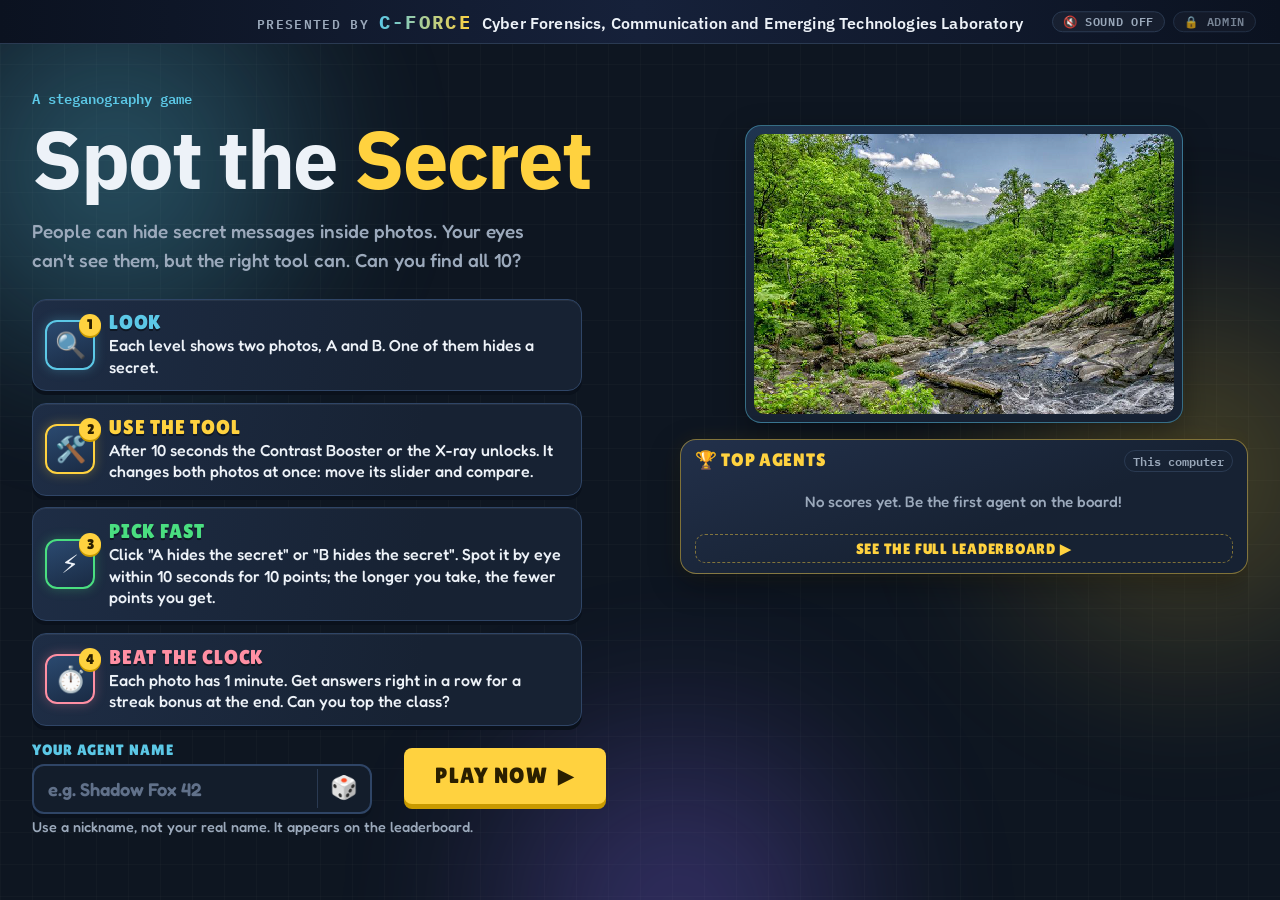
==== commit 1e3ff669: "Add sound, tool lock, full leaderboard page and landing demo - Lab strip shows the full name: Cyber " ====
--- a/index.html
+++ b/index.html
@@ -28,8 +28,12 @@
   <span class="orb a"></span><span class="orb b"></span><span class="orb c"></span>
   <div class="bits-bg" id="bitsBg"></div>
 </div>
-<div class="presenter">Presented by <b>C-FORCE Laboratory</b>
-  <button class="admin-btn" id="adminBtn" type="button" title="Admin: reset the leaderboard">🔒 Admin</button>
+<div class="presenter">
+  <span class="pr-text"><span class="pr-by">Presented by</span> <b>C-FORCE</b> <span class="pr-full">Cyber Forensics, Communication and Emerging Technologies Laboratory</span></span>
+  <span class="pr-tools">
+    <button class="sound-btn" id="soundBtn" type="button" aria-pressed="false" title="Turn the music and sounds on">🔇 Sound off</button>
+    <button class="admin-btn" id="adminBtn" type="button" title="Admin: reset the leaderboard">🔒 Admin</button>
+  </span>
 </div>
 <header class="hud" id="hud" hidden>
   <span class="hud-logo">Spot the Secret <span class="hud-agent" id="hudAgent"></span></span>
@@ -53,8 +57,8 @@
         <p class="tagline">People can hide secret messages inside photos. Your eyes can't see them, but the right tool can. Can you find all 10?</p>
         <ol class="howto steps">
           <li><span class="step-icon" aria-hidden="true">🔍</span><span class="step-body"><b>Look</b><span>Each level shows two photos, A and B. One of them hides a secret.</span></span></li>
-          <li><span class="step-icon" aria-hidden="true">🛠️</span><span class="step-body"><b>Use the tool</b><span>The Contrast Booster or the X-ray changes both photos at once. Move its slider and compare.</span></span></li>
-          <li><span class="step-icon" aria-hidden="true">⚡</span><span class="step-body"><b>Pick fast</b><span>Click "A hides the secret" or "B hides the secret". Find it within 10 seconds for 10 points; the longer you take, the fewer points you get.</span></span></li>
+          <li><span class="step-icon" aria-hidden="true">🛠️</span><span class="step-body"><b>Use the tool</b><span>After 10 seconds the Contrast Booster or the X-ray unlocks. It changes both photos at once: move its slider and compare.</span></span></li>
+          <li><span class="step-icon" aria-hidden="true">⚡</span><span class="step-body"><b>Pick fast</b><span>Click "A hides the secret" or "B hides the secret". Spot it by eye within 10 seconds for 10 points; the longer you take, the fewer points you get.</span></span></li>
           <li><span class="step-icon" aria-hidden="true">⏱️</span><span class="step-body"><b>Beat the clock</b><span>Each photo has 1 minute. Get answers right in a row for a streak bonus at the end. Can you top the class?</span></span></li>
         </ol>
         <form class="name-row" id="nameForm" autocomplete="off">
@@ -73,14 +77,13 @@
         <p class="status" id="titleStatus" role="status"></p>
       </div>
       <div class="title-side">
-        <div class="art-pair" aria-hidden="true">
-          <div class="art-card"><img src="levels_simple/level_07/cover.png" alt=""><span>A</span></div>
-          <div class="art-card"><img src="levels_simple/level_07/stego.png" alt=""><span>B</span></div>
-          <div class="art-q">Which one hides a secret?</div>
+        <div class="demo-card" id="demoCard" aria-hidden="true">
+          <div class="demo-frame"><canvas width="768" height="512"></canvas></div>
         </div>
         <section class="board-card" aria-labelledby="boardHeadLanding">
           <div class="bc-head"><h2 id="boardHeadLanding">🏆 Top agents</h2><span class="bc-mode" data-board-mode></span></div>
           <ol class="board-list" id="boardLanding" aria-live="polite"></ol>
+          <a class="bc-more" data-board-link href="leaderboard.html">See the full leaderboard ▶</a>
         </section>
       </div>
     </div>
@@ -98,7 +101,11 @@
     <p class="prompt" id="prompt">One of these photos hides a secret. Use the tool to find it.</p>
 
     <!-- The tool: its controls work on both photos at once -->
-    <div class="toolbar" id="toolbar">
+    <div class="toolbar locked" id="toolbar">
+      <div class="tool-lock" id="toolLock" aria-live="polite">
+        <span class="tl-icon" aria-hidden="true">🔒</span>
+        <span class="tl-text"><b>Tool unlocks in <span id="lockSecs">10</span> s</b><small>Look closely with your own eyes first. Spot it now for the most points!</small></span>
+      </div>
       <div class="tool-name">
         <b id="toolName"></b>
         <span class="seg view-seg" role="radiogroup" aria-label="What the photos show">
@@ -106,7 +113,7 @@
           <button type="button" role="radio" data-view="tool" aria-checked="false" id="toolViewBtn"></button>
         </span>
       </div>
-      <div class="try-hint" id="tryHint" hidden aria-hidden="true">👈 Try the tool!</div>
+      <div class="try-hint" id="tryHint" hidden aria-hidden="true">🔓 Tool unlocked! Try it</div>
       <div class="tool-controls" id="toolControls"></div>
       <p class="tool-help" id="toolHelp"></p>
     </div>
@@ -191,6 +198,7 @@
       <section class="board-card" aria-labelledby="boardHeadEnd">
         <div class="bc-head"><h2 id="boardHeadEnd">🏆 Leaderboard</h2><span class="bc-mode" data-board-mode></span></div>
         <ol class="board-list" id="boardEnd" aria-live="polite"></ol>
+        <a class="bc-more" data-board-link href="leaderboard.html">See the full leaderboard ▶</a>
       </section>
     </div>
   </section>
@@ -208,6 +216,8 @@
 <script src="admin.js"></script>
 <script src="stego.js"></script>
 <script src="fx.js"></script>
+<script src="sound.js"></script>
+<script src="demo.js"></script>
 <script src="simple.js"></script>
 </body>
 </html>
--- a/simple.css
+++ b/simple.css
@@ -497,3 +497,217 @@
 .admin-btn:hover, .admin-btn:focus-visible { opacity: 1; color: var(--ink); border-color: var(--cyan); }
 body[data-screen="screenPlay"] .admin-btn { display: none; }
 @media (max-width: 560px) { .presenter { justify-content: flex-start; padding-left: 12px; } }
+
+/* ================================================================ round 2 */
+/* ---------------------------------------------------------------- lab strip: full name, larger */
+:root { --strip: 44px; }
+.presenter { height: var(--strip); gap: 10px; padding: 0 clamp(150px, 16vw, 230px); }
+.pr-text { display: flex; align-items: baseline; justify-content: center; gap: 10px; white-space: nowrap; min-width: 0; line-height: 1.35; }
+.pr-by { font: 600 0.82rem/1 var(--mono); letter-spacing: 0.1em; text-transform: uppercase; color: var(--mute); }
+.presenter b { font-size: 1.2rem; }
+.pr-full { font: 600 1.02rem/1.35 var(--display); letter-spacing: 0.01em; text-transform: none; color: var(--ink); }
+.hud { top: calc(env(safe-area-inset-top, 0px) + var(--strip)); }
+#screenTitle { height: calc(100svh - var(--strip) - env(safe-area-inset-top, 0px) - env(safe-area-inset-bottom, 0px)); }
+.pr-tools { position: absolute; right: clamp(8px, 2vw, 24px); top: 50%; transform: translateY(-50%); display: flex; gap: 8px; }
+.pr-tools .admin-btn { position: static; transform: none; }
+.sound-btn {
+  font: 600 0.72rem/1 var(--mono); letter-spacing: 0.06em; text-transform: uppercase; cursor: pointer;
+  color: var(--mute); background: rgba(255,255,255,0.04); border: 1px solid var(--line); border-radius: 999px; padding: 4px 10px;
+}
+.sound-btn:hover, .sound-btn:focus-visible { color: var(--ink); border-color: var(--cyan); }
+.sound-btn[aria-pressed="true"] { color: var(--cyan); border-color: rgba(92,200,230,0.5); }
+@media (max-width: 1180px) { .pr-by { display: none; } .pr-full { font-size: 0.92rem; } }
+@media (max-width: 900px) { .presenter { padding: 0 12px; justify-content: flex-start; } .pr-full { display: none; } }
+
+/* ---------------------------------------------------------------- tool lock (first 20 seconds) */
+.tool-lock {
+  position: absolute; inset: 0; z-index: 4; display: none; align-items: center; justify-content: center; gap: 14px;
+  border-radius: inherit; padding: 8px 18px; text-align: left;
+  background: rgba(14, 22, 33, 0.82); backdrop-filter: blur(3px);
+  border: 2px dashed rgba(255,210,63,0.55);
+}
+.toolbar.locked .tool-lock { display: flex; }
+.tl-icon { font-size: 1.9rem; animation: nudge 1.2s ease-in-out infinite; }
+.tl-text { display: grid; gap: 3px; }
+.tl-text b { font: 400 1.35rem/1.1 var(--game); letter-spacing: 0.04em; text-transform: uppercase; color: var(--gold); }
+.tl-text b span { display: inline-block; min-width: 1.4em; text-align: center; color: var(--ink); }
+.tl-text small { font: 500 1rem/1.3 var(--round); color: var(--ink); }
+.toolbar.unlocked { animation: unlock-flash 0.9s ease-out; }
+@keyframes unlock-flash { 0% { box-shadow: 0 0 0 0 rgba(255,210,63,0.8); border-color: var(--gold); } 100% { box-shadow: 0 0 0 18px rgba(255,210,63,0); } }
+
+/* ---------------------------------------------------------------- bigger explanations */
+.tool-help { font: 500 1.06rem/1.45 var(--round); color: #C9D4E2; }
+.prompt { font: 500 1.15rem/1.4 var(--round); }
+.popup { width: min(640px, 100%); }
+.pop-sub { font: 500 1.2rem/1.4 var(--round); }
+.pop-how p:not(.pop-label) { font: 500 1.2rem/1.45 var(--round); }
+.pop-label { font-size: 0.85rem !important; }
+.popup .brief-simple { font: 500 1.18rem/1.45 var(--round); }
+.pop-streak { font-size: 1.1rem; }
+
+/* the strip got taller, so the photos give up the same height */
+.photo { max-height: calc(100vh - 444px); }
+
+/* ---------------------------------------------------------------- link to the full board */
+.bc-more {
+  display: block; margin-top: 10px; padding: 8px; text-align: center; border-radius: 10px;
+  font: 400 0.95rem/1 var(--game); letter-spacing: 0.05em; text-transform: uppercase; text-decoration: none;
+  color: var(--gold); border: 1px dashed rgba(255,210,63,0.45); transition: background 0.15s, transform 0.15s;
+}
+.bc-more:hover { background: rgba(255,210,63,0.1); transform: translateY(-1px); }
+.sr-only { position: absolute; width: 1px; height: 1px; overflow: hidden; clip: rect(0 0 0 0); white-space: nowrap; }
+
+/* ================================================================ full leaderboard page */
+.lb-page { padding-block: 22px 60px; }
+.lb-head { display: flex; justify-content: space-between; align-items: flex-end; gap: 16px; flex-wrap: wrap; margin-bottom: 18px; }
+.lb-head .kicker { margin-bottom: 6px; }
+.lb-title { margin: 0; font: 400 clamp(2.2rem, 5vw, 3.4rem)/1 var(--game); letter-spacing: 0.03em; color: var(--gold); text-shadow: 0 3px 0 rgba(0,0,0,0.4); }
+.lb-sub { margin: 8px 0 0; font: 500 1rem/1.3 var(--round); color: var(--mute); display: flex; gap: 8px; align-items: center; }
+.lb-stats { display: grid; grid-template-columns: repeat(4, minmax(0, 1fr)); gap: 12px; margin: 0 0 22px; }
+@media (max-width: 700px) { .lb-stats { grid-template-columns: repeat(2, minmax(0, 1fr)); } }
+.lb-stats div { padding: 12px 16px; border-radius: 14px; background: var(--panel); border: 1px solid #2F4566; box-shadow: 0 4px 0 #0A111C; }
+.lb-stats dt { font: 600 0.8rem/1.2 var(--display); color: var(--mute); }
+.lb-stats dd { margin: 4px 0 0; font: 400 1.8rem/1 var(--game); color: var(--gold); }
+
+/* podium: 2nd, 1st, 3rd */
+.podium { list-style: none; padding: 0; margin: 0 0 24px; display: grid; grid-template-columns: repeat(3, minmax(0, 1fr)); gap: 14px; align-items: end; }
+.podium:empty { display: none; }
+.pod {
+  display: grid; justify-items: center; gap: 4px; padding: 16px 12px 18px; border-radius: 18px 18px 10px 10px; text-align: center;
+  background: linear-gradient(180deg, #263A5A, var(--panel)); border: 1px solid #2F4566; box-shadow: 0 6px 0 #0A111C;
+  animation: rise 0.5s cubic-bezier(.2,.9,.3,1.15) both;
+}
+.pod.p1 { order: 2; padding-block: 26px 28px; border-color: var(--gold); box-shadow: 0 6px 0 #0A111C, 0 0 30px rgba(255,210,63,0.25); animation-delay: 0.1s; }
+.pod.p2 { order: 1; animation-delay: 0.2s; }
+.pod.p3 { order: 3; animation-delay: 0.3s; }
+.pod-medal { font-size: 2.4rem; line-height: 1; }
+.pod.p1 .pod-medal { font-size: 3.2rem; animation: hop 1.8s ease-in-out infinite; }
+.pod-name { font: 400 1.3rem/1.1 var(--game); letter-spacing: 0.03em; color: var(--ink); max-width: 100%; overflow: hidden; text-overflow: ellipsis; white-space: nowrap; }
+.pod-score { font: 400 1.6rem/1 var(--game); color: var(--gold); }
+.pod-meta { font: 500 0.85rem/1.2 var(--round); color: var(--mute); }
+
+.lb-controls { display: flex; justify-content: space-between; align-items: center; gap: 12px; flex-wrap: wrap; margin-bottom: 12px; }
+.lb-search input {
+  width: min(320px, 80vw); padding: 11px 14px; border-radius: 12px; outline: none;
+  font: 600 1rem/1 var(--round); color: var(--ink); background: var(--bg2); border: 2px solid #2F4566;
+}
+.lb-search input:focus { border-color: var(--gold); }
+.lb-table-wrap { overflow-x: auto; border-radius: 14px; border: 1px solid #2F4566; background: rgba(23,34,51,0.92); }
+.lb-table { width: 100%; border-collapse: collapse; font: 500 1rem/1.3 var(--round); min-width: 640px; }
+.lb-table th { position: sticky; top: 0; text-align: left; padding: 12px 14px; font: 600 0.78rem/1.2 var(--mono); text-transform: uppercase; letter-spacing: 0.06em; color: var(--mute); background: var(--bg2); }
+.lb-table td { padding: 10px 14px; border-top: 1px solid var(--line); }
+.lb-table tbody tr { animation: rise 0.3s ease-out both; }
+.lb-table tbody tr:hover { background: rgba(255,255,255,0.03); }
+.lb-rank { font: 400 1.15rem/1 var(--game); color: var(--mute); width: 3em; }
+.lb-name { font-weight: 600; }
+.lb-score { font: 400 1.25rem/1 var(--game); color: var(--gold); }
+.lb-when { color: var(--mute); white-space: nowrap; }
+.lb-table tr.top1, .lb-table tr.top2, .lb-table tr.top3 { background: rgba(255,210,63,0.06); }
+.lb-table tr.mine { box-shadow: inset 4px 0 0 var(--cyan); background: rgba(92,200,230,0.1); }
+.lb-table tr.mine .lb-name::after { content: " (last player here)"; color: var(--cyan); font-weight: 500; font-size: 0.85rem; }
+.lb-empty { text-align: center; padding: 28px 14px !important; color: var(--mute); }
+
+/* ---------------------------------------------------------------- compact play screen */
+.level-bar { padding-top: 8px; padding-bottom: 2px; }
+.level-num { margin-bottom: 4px; }
+.level-title { font-size: clamp(1.4rem, 2.4vw, 1.9rem); }
+.prompt { margin: 2px 0 6px; font-size: 1.02rem; }
+.toolbar { padding: 7px 14px; gap: 2px 18px; margin-bottom: 8px; }
+.tool-name b { font-size: 1rem; }
+.view-seg button { padding: 6px 12px; font-size: 0.9rem; }
+.toolbar .seg button { padding: 6px 12px; }
+.tool-controls .controls { gap: 10px; }
+.ticks { height: 1.35em; }
+.tool-help { font-size: 0.95rem; line-height: 1.35; }
+.tl-icon { font-size: 1.5rem; }
+.tl-text b { font-size: 1.15rem; }
+.tl-text small { font-size: 0.92rem; }
+.pane { gap: 8px; }
+.pick { padding: 12px 18px; }
+/* height measured by fitPhotos() in simple.js; the fixed value is a fallback */
+.photo { max-height: var(--photo-max, calc(100vh - 420px)); }
+
+/* sliders keep a fixed width, so the colour buttons sit right next to the bit slider */
+.tool-controls { justify-content: flex-start; }
+.tool-controls .controls { flex: 0 1 auto; }
+.tool-controls .stepped, .tool-controls .controls > input[type=range] { flex: none; width: clamp(220px, 26vw, 380px); max-width: none; }
+.tool-controls .controls .readout-inline { min-width: 7.5em; }
+
+/* ---------------------------------------------------------------- landing: X-ray demo + full Top 10 */
+.title-side { display: flex; flex-direction: column; justify-content: center; gap: clamp(10px, 1.8vh, 16px); height: 100%; min-height: 0; padding-block: clamp(8px, 2vh, 20px); }
+.demo-card {
+  flex: none; margin: 0; padding: 10px 12px 10px; border-radius: 16px;
+  background: linear-gradient(160deg, #1F3550, var(--panel) 60%); border: 1px solid rgba(92,200,230,0.45);
+  box-shadow: 0 10px 30px rgba(0,0,0,0.35);
+}
+.demo-top { display: flex; justify-content: space-between; align-items: center; margin-bottom: 8px; }
+.demo-title { font: 400 1.05rem/1 var(--game); letter-spacing: 0.05em; text-transform: uppercase; color: var(--cyan); }
+.demo-mode { font: 700 0.8rem/1 var(--mono); color: var(--mute); padding: 4px 9px; border-radius: 999px; border: 1px solid var(--line); transition: color 0.2s, border-color 0.2s; }
+.demo-card.xray .demo-mode { color: var(--gold); border-color: rgba(255,210,63,0.6); }
+.demo-frame { position: relative; border-radius: 10px; overflow: hidden; background: #000; display: grid; place-items: center; }
+.demo-frame canvas { display: block; width: auto; max-width: 100%; height: clamp(150px, 27vh, 280px); image-rendering: pixelated; }
+.demo-card.reveal .demo-frame { box-shadow: 0 0 0 3px var(--gold), 0 0 26px rgba(255,210,63,0.45); animation: bump 0.5s cubic-bezier(.3,1.8,.5,1); }
+.demo-bits { display: grid; grid-template-columns: repeat(8, 1fr); gap: 4px; margin: 8px 0 6px; }
+.demo-bits span {
+  text-align: center; padding: 3px 0; border-radius: 6px; font: 700 0.8rem/1 var(--mono);
+  color: var(--mute); background: var(--bg2); border: 1px solid var(--line); transition: background 0.2s, color 0.2s;
+}
+.demo-bits span.done { color: var(--ink); border-color: #3B5274; }
+.demo-bits span.on { color: var(--gold-ink); background: var(--gold); border-color: var(--gold); transform: scale(1.08); }
+.demo-cap { font: 500 0.98rem/1.3 var(--round); color: var(--ink); min-height: 2.6em; }
+.demo-card.reveal .demo-cap { color: var(--gold); font-weight: 600; }
+
+/* the leaderboard takes the rest of the column and scrolls if it ever has to */
+.title-side .board-card { flex: 0 1 auto; min-height: 0; display: flex; flex-direction: column; }
+.title-side .board-list { overflow-y: auto; min-height: 0; }
+.title-side .br { padding-block: 3px; }
+@media (max-height: 700px) { .demo-card { display: none; } }
+@media (max-width: 900px) { .title-side { height: auto; } }
+
+/* demo: caption over the picture, so the card stays short and the Top 10 fits */
+.demo-card { padding: 8px 10px; }
+.demo-top { margin-bottom: 6px; }
+.demo-frame { width: fit-content; max-width: 100%; margin: 0 auto; }
+.demo-frame canvas { height: clamp(110px, 19vh, 230px); width: auto; }
+.demo-cap {
+  position: absolute; left: 0; right: 0; bottom: 0; min-height: 0; margin: 0; padding: 18px 10px 6px;
+  font-size: 0.9rem; text-align: center; color: #fff; text-shadow: 0 1px 3px #000;
+  background: linear-gradient(to top, rgba(0,0,0,0.85), transparent);
+}
+.demo-card.reveal .demo-cap { color: var(--gold); }
+.demo-bits { margin: 6px 0 0; }
+.demo-bits span { padding: 2px 0; font-size: 0.72rem; }
+.title-side .board-card { padding: 10px 14px 10px; }
+.title-side .bc-head { margin-bottom: 6px; }
+.title-side .bc-head h2 { font-size: 1.1rem; }
+.title-side .board-list { gap: 3px; }
+.title-side .br { padding-block: 2px; font-size: 0.92rem; }
+.title-side .bc-more { margin-top: 8px; padding: 6px; }
+
+/* demo card: picture on the left, explanation and bit meter on the right */
+.demo-card { display: grid; grid-template-columns: auto minmax(0, 1fr); gap: 12px; align-items: center; padding: 10px 12px; }
+.demo-frame { margin: 0; }
+.demo-frame canvas { height: clamp(110px, 20vh, 220px); }
+.demo-info { display: grid; gap: 8px; align-content: center; min-width: 0; }
+.demo-top { margin: 0; gap: 8px; }
+.demo-cap {
+  position: static; padding: 0; background: none; text-shadow: none; text-align: left;
+  font: 600 clamp(0.95rem, 1.9vh, 1.1rem)/1.3 var(--round); color: var(--ink); min-height: 2.6em;
+}
+.demo-bits { margin: 0; gap: 3px; }
+.demo-bits span { font-size: 0.75rem; padding: 3px 0; }
+@media (max-width: 1100px) { .demo-card { grid-template-columns: 1fr; } .demo-frame { margin: 0 auto; } }
+
+/* landing demo: just the picture, bigger and higher up. Its height is what is
+   left after the Top 10, so the board always fits underneath. */
+.title-side { justify-content: flex-start; padding-top: clamp(16px, 5vh, 56px); }
+.demo-card { display: block; padding: 8px; }
+.demo-frame { width: fit-content; max-width: 100%; margin: 0 auto; }
+.demo-frame canvas { width: auto; max-width: 100%; height: clamp(150px, calc(100svh - 500px), 440px); }
+
+/* fitDemo() in simple.js sets --demo-h; the value here is a fallback */
+.demo-frame canvas { height: var(--demo-h, clamp(140px, calc(100svh - 560px), 440px)); }
+.title-side .board-card { flex: none; }
+
+/* the card hugs the picture */
+.demo-card { width: fit-content; max-width: 100%; align-self: center; }
